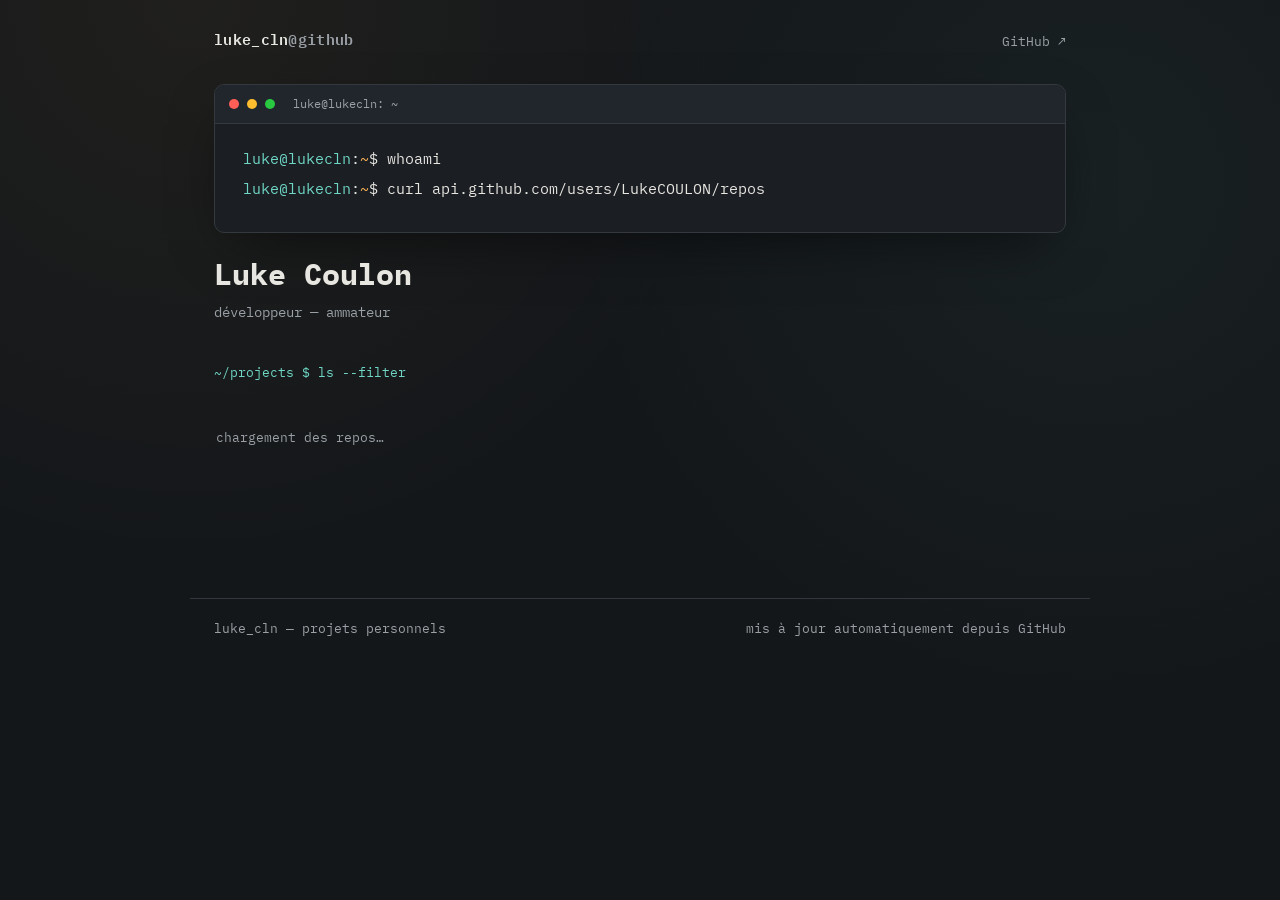
==== index.html @ ec0e70ef "Add files via upload" ====
<!DOCTYPE html>
<html lang="fr">
<head>
<meta charset="UTF-8">
<meta name="viewport" content="width=device-width, initial-scale=1.0">
<title>luke_cln — projets</title>
<link rel="stylesheet" href="style.css">
</head>
<body>

<header class="topbar">
  <div class="brand">luke_cln<span class="dim">@github</span></div>
  <nav>
    <a href="https://github.com/LukeCOULON" target="_blank" rel="noopener">GitHub ↗</a>
  </nav>
</header>

<main class="wrap">

  <section class="hero">
    <div class="term">
      <div class="term-bar">
        <span class="dot r"></span><span class="dot y"></span><span class="dot g"></span>
        <span class="term-path">luke@lukecln: ~</span>
      </div>
      <div class="term-body" id="termBody"></div>
    </div>

    <h1>Luke Coulon</h1>
    <p class="role">développeur — ammateur</p>
  </section>

  <div class="ls-label">~/projects $ ls --filter</div>

  <div class="filters" id="filters"></div>

  <div class="grid" id="grid">
    <div class="loading-msg">chargement des repos…</div>
  </div>

</main>

<footer class="site-footer">
  <span>luke_cln — projets personnels</span>
  <span>mis à jour automatiquement depuis GitHub</span>
</footer>

<script src="config.js"></script>
<script src="github.js"></script>
<script>
  const termBody = document.getElementById('termBody');
  const grid = document.getElementById('grid');
  const filtersEl = document.getElementById('filters');
  const reduceMotion = window.matchMedia('(prefers-reduced-motion: reduce)').matches;

  let allRepos = [];
  let activeLang = 'all';

  async function typeLine(el, text, speed = 18) {
    for (let i = 0; i <= text.length; i++) {
      el.textContent = text.slice(0, i);
      await new Promise(r => setTimeout(r, speed));
    }
  }

  function addLine(text, dim = false) {
    const div = document.createElement('div');
    div.className = 'line';
    if (dim) div.style.color = 'var(--text-dim)';
    termBody.appendChild(div);
    return div;
  }

  async function addCommandLine(cmd) {
    const div = addLine('');
    div.innerHTML = `<span class="prompt">luke@lukecln</span>:<span class="path">~</span>$ <span class="typed-out"></span>`;
    if (reduceMotion) {
      div.querySelector('.typed-out').textContent = cmd;
    } else {
      await typeLine(div.querySelector('.typed-out'), cmd);
      await new Promise(r => setTimeout(r, 180));
    }
  }

  function renderCards(repos) {
    if (repos.length === 0) {
      grid.innerHTML = `<div class="loading-msg">Aucun repo public trouvé pour l'instant.</div>`;
      return;
    }
    grid.innerHTML = repos.map(r => {
      const color = langColor(r.language);
      return `
        <a class="card" href="project.html?repo=${encodeURIComponent(r.name)}">
          <div class="card-top">
            <span class="lang">
              ${r.language ? `<span class="swatch" style="background:${color}"></span>${r.language}` : '<span class="swatch" style="background:var(--text-dim)"></span>—'}
            </span>
            <span class="stars">★ ${r.stargazers_count}</span>
          </div>
          <h3>${r.name}</h3>
          <p>${getDescription(r)}</p>
        </a>`;
    }).join('');
  }

  function buildFilters(repos) {
    const langs = [...new Set(repos.map(r => r.language).filter(Boolean))].sort();
    filtersEl.innerHTML = `<span class="flag-label">--lang</span>
      <button class="chip active" data-lang="all">tous</button>
      ${langs.map(l => `<button class="chip" data-lang="${l}"><span class="swatch" style="background:${langColor(l)}"></span>${l}</button>`).join('')}`;

    filtersEl.addEventListener('click', (e) => {
      const btn = e.target.closest('.chip');
      if (!btn) return;
      filtersEl.querySelectorAll('.chip').forEach(c => c.classList.remove('active'));
      btn.classList.add('active');
      activeLang = btn.dataset.lang;
      renderCards(activeLang === 'all' ? allRepos : allRepos.filter(r => r.language === activeLang));
    });
  }

  async function boot() {
    await addCommandLine('whoami');
    addLine('Luke Coulon — dev, curieux, un peu bricoleur.', true);
    await addCommandLine(`curl api.github.com/users/${GITHUB_USER}/repos`);
    const loadingLine = addLine('récupération en cours…', true);

    try {
      allRepos = await fetchRepos();
      loadingLine.textContent = `${allRepos.length} repos publics trouvés.`;
      buildFilters(allRepos);
      renderCards(allRepos);
    } catch (err) {
      loadingLine.style.color = '#ff8577';
      if (err.status === 403) {
        loadingLine.textContent = "limite de l'API GitHub atteinte, réessaie dans quelques minutes.";
      } else {
        loadingLine.textContent = "impossible de contacter l'API GitHub pour le moment.";
      }
      grid.innerHTML = `<div class="loading-msg">Repos indisponibles pour le moment — <a href="https://github.com/${GITHUB_USER}" target="_blank" rel="noopener">voir directement sur GitHub ↗</a></div>`;
    }

    if (!reduceMotion) {
      const cursor = document.createElement('span');
      cursor.className = 'cursor';
      termBody.appendChild(cursor);
    }
  }

  boot();
</script>

</body>
</html>
---- style.css ----
@import url('https://fonts.googleapis.com/css2?family=IBM+Plex+Mono:wght@400;500;600&family=IBM+Plex+Sans:wght@400;500;600&display=swap');

:root {
  --bg: #14171a;
  --panel: #1b1f24;
  --panel-alt: #21262c;
  --border: #33393f;
  --text: #e8e6e1;
  --text-dim: #9aa0a6;
  --amber: #ffb454;
  --teal: #6fd6c4;
  --mono: 'IBM Plex Mono', ui-monospace, monospace;
  --sans: 'IBM Plex Sans', system-ui, sans-serif;
}

* { box-sizing: border-box; }

html { scroll-behavior: smooth; }

body {
  margin: 0;
  background: var(--bg);
  background-image:
    radial-gradient(circle at 15% 0%, rgba(255,180,84,0.05), transparent 40%),
    radial-gradient(circle at 85% 20%, rgba(111,214,196,0.05), transparent 40%);
  color: var(--text);
  font-family: var(--sans);
  line-height: 1.5;
  min-height: 100vh;
}

a { color: inherit; text-decoration: none; }

::selection { background: var(--amber); color: #14171a; }

/* ---------- layout shell ---------- */
.wrap {
  max-width: 900px;
  margin: 0 auto;
  padding: 0 24px 80px;
}

header.topbar {
  max-width: 900px;
  margin: 0 auto;
  padding: 28px 24px 0;
  display: flex;
  align-items: center;
  justify-content: space-between;
  font-family: var(--mono);
}

.brand {
  font-size: 15px;
  font-weight: 600;
  letter-spacing: 0.02em;
}
.brand .dim { color: var(--text-dim); }

.topbar nav a {
  font-size: 13px;
  color: var(--text-dim);
  margin-left: 20px;
  border-bottom: 1px solid transparent;
  transition: color .15s, border-color .15s;
}
.topbar nav a:hover { color: var(--amber); border-color: var(--amber); }

/* ---------- terminal window chrome ---------- */
.term {
  background: var(--panel);
  border: 1px solid var(--border);
  border-radius: 10px;
  overflow: hidden;
  box-shadow: 0 20px 60px -20px rgba(0,0,0,0.6);
}

.term-bar {
  display: flex;
  align-items: center;
  gap: 8px;
  padding: 10px 14px;
  background: var(--panel-alt);
  border-bottom: 1px solid var(--border);
  font-family: var(--mono);
  font-size: 12px;
  color: var(--text-dim);
}
.dot { width: 10px; height: 10px; border-radius: 50%; display:inline-block; }
.dot.r { background: #ff5f57; }
.dot.y { background: #febc2e; }
.dot.g { background: #28c840; }
.term-path { margin-left: 10px; }

.term-body { padding: 24px 28px; font-family: var(--mono); font-size: 14.5px; }

.term-body .line { margin: 0 0 8px; white-space: pre-wrap; }
.prompt { color: var(--teal); }
.path { color: var(--amber); }
.cursor {
  display: inline-block;
  width: 8px; height: 1.1em;
  background: var(--amber);
  vertical-align: text-bottom;
  animation: blink 1s steps(1) infinite;
  margin-left: 2px;
}
@keyframes blink { 50% { opacity: 0; } }

/* ---------- hero ---------- */
.hero { margin: 32px 0 40px; }
.hero h1 {
  font-family: var(--mono);
  font-size: clamp(22px, 3.4vw, 30px);
  margin: 18px 0 6px;
  color: var(--text);
}
.hero p.role {
  color: var(--text-dim);
  font-family: var(--mono);
  font-size: 14px;
  margin: 0;
}
.hero .about {
  margin-top: 18px;
  color: var(--text);
  font-family: var(--sans);
  font-size: 15px;
  max-width: 60ch;
}
.typed-out { min-height: 1.4em; }

/* ---------- filters ---------- */
.filters {
  display: flex;
  align-items: center;
  gap: 10px;
  margin: 8px 0 22px;
  font-family: var(--mono);
  font-size: 13px;
  flex-wrap: wrap;
}
.filters .flag-label { color: var(--text-dim); }
.chip {
  border: 1px solid var(--border);
  background: transparent;
  color: var(--text-dim);
  padding: 6px 12px;
  border-radius: 999px;
  cursor: pointer;
  font-family: var(--mono);
  font-size: 12.5px;
  transition: all .15s;
}
.chip:hover { border-color: var(--amber); color: var(--text); }
.chip.active {
  background: var(--amber);
  border-color: var(--amber);
  color: #14171a;
  font-weight: 600;
}
.chip .swatch {
  display: inline-block;
  width: 7px; height: 7px;
  border-radius: 50%;
  margin-right: 6px;
}

/* ---------- project grid ---------- */
.ls-label {
  font-family: var(--mono);
  font-size: 13px;
  color: var(--teal);
  margin: 30px 0 14px;
}

.grid {
  display: grid;
  grid-template-columns: repeat(2, 1fr);
  gap: 16px;
}
@media (max-width: 620px) { .grid { grid-template-columns: 1fr; } }

.card {
  display: block;
  background: var(--panel);
  border: 1px solid var(--border);
  border-radius: 10px;
  padding: 18px 20px;
  transition: transform .15s, border-color .15s, box-shadow .15s;
}
.card:hover {
  transform: translateY(-2px);
  border-color: var(--amber);
  box-shadow: 0 12px 30px -16px rgba(255,180,84,0.35);
}
.card-top {
  display: flex;
  justify-content: space-between;
  align-items: flex-start;
  font-family: var(--mono);
  font-size: 12.5px;
  color: var(--text-dim);
  margin-bottom: 10px;
}
.card-top .lang { display:flex; align-items:center; gap:6px; }
.card-top .swatch { width: 8px; height: 8px; border-radius: 50%; }
.card h3 {
  margin: 0 0 6px;
  font-family: var(--mono);
  font-size: 16.5px;
  color: var(--text);
}
.card p {
  margin: 0;
  font-size: 13.5px;
  color: var(--text-dim);
}
.card .arrow { color: var(--amber); font-family: var(--mono); font-size: 13px; }
.card .stars { font-family: var(--mono); }

/* ---------- project detail page ---------- */
.back-link {
  display: inline-block;
  font-family: var(--mono);
  font-size: 13px;
  color: var(--text-dim);
  margin: 28px 0 18px;
}
.back-link:hover { color: var(--amber); }

.detail-head { margin: 18px 0 6px; }
.detail-head h1 { font-family: var(--mono); font-size: clamp(22px, 4vw, 30px); margin: 0 0 6px; }
.detail-head .tagline { color: var(--text-dim); font-size: 15px; }

.tag-row { display: flex; gap: 8px; margin: 14px 0 24px; flex-wrap: wrap; font-family: var(--mono); font-size: 12px; }
.tag {
  border: 1px solid var(--border);
  padding: 4px 10px;
  border-radius: 999px;
  color: var(--text-dim);
}

.prose p { font-size: 15px; margin: 0 0 14px; max-width: 68ch; }

.code-block {
  background: #0f1215;
  border: 1px solid var(--border);
  border-radius: 8px;
  padding: 14px 16px;
  font-family: var(--mono);
  font-size: 13.5px;
  color: var(--teal);
  margin: 18px 0 26px;
  overflow-x: auto;
  position: relative;
}
.code-block .copy-btn {
  position: absolute;
  top: 8px; right: 8px;
  font-family: var(--mono);
  font-size: 11px;
  color: var(--text-dim);
  background: var(--panel-alt);
  border: 1px solid var(--border);
  border-radius: 6px;
  padding: 4px 8px;
  cursor: pointer;
}
.code-block .copy-btn:hover { color: var(--amber); border-color: var(--amber); }

.cta-row { display: flex; gap: 12px; flex-wrap: wrap; margin-top: 6px; }
.btn {
  font-family: var(--mono);
  font-size: 13.5px;
  padding: 11px 18px;
  border-radius: 8px;
  border: 1px solid var(--border);
  display: inline-flex;
  align-items: center;
  gap: 8px;
}
.btn.primary { background: var(--amber); border-color: var(--amber); color: #14171a; font-weight: 600; }
.btn.primary:hover { filter: brightness(1.08); }
.btn.ghost { color: var(--text); }
.btn.ghost:hover { border-color: var(--teal); color: var(--teal); }

footer.site-footer {
  max-width: 900px;
  margin: 60px auto 0;
  padding: 20px 24px;
  border-top: 1px solid var(--border);
  font-family: var(--mono);
  font-size: 12.5px;
  color: var(--text-dim);
  display: flex;
  justify-content: space-between;
  flex-wrap: wrap;
  gap: 8px;
}

.loading-msg {
  font-family: var(--mono);
  font-size: 13px;
  color: var(--text-dim);
  grid-column: 1 / -1;
  padding: 10px 2px;
}
.loading-msg a { color: var(--amber); }

/* ---------- rendered README content ---------- */
.readme-content {
  font-size: 15px;
  max-width: 68ch;
  color: var(--text);
  margin-bottom: 10px;
}
.readme-content h1, .readme-content h2, .readme-content h3 {
  font-family: var(--mono);
  color: var(--text);
  margin: 26px 0 10px;
  line-height: 1.3;
}
.readme-content h1 { font-size: 20px; }
.readme-content h2 { font-size: 17px; }
.readme-content h3 { font-size: 15px; color: var(--teal); }
.readme-content p { margin: 0 0 14px; color: var(--text); }
.readme-content a { color: var(--amber); border-bottom: 1px solid rgba(255,180,84,0.4); }
.readme-content a:hover { border-color: var(--amber); }
.readme-content ul, .readme-content ol { margin: 0 0 14px; padding-left: 22px; }
.readme-content li { margin-bottom: 6px; }
.readme-content code {
  font-family: var(--mono);
  background: var(--panel-alt);
  border: 1px solid var(--border);
  border-radius: 4px;
  padding: 1px 6px;
  font-size: 13px;
}
.readme-content pre {
  background: #0f1215;
  border: 1px solid var(--border);
  border-radius: 8px;
  padding: 14px 16px;
  overflow-x: auto;
  margin: 0 0 18px;
}
.readme-content pre code { background: none; border: none; padding: 0; }
.readme-content blockquote {
  margin: 0 0 14px;
  padding: 4px 16px;
  border-left: 3px solid var(--teal);
  color: var(--text-dim);
}
.readme-content img { max-width: 100%; border-radius: 6px; }
.readme-content hr { border: none; border-top: 1px solid var(--border); margin: 24px 0; }
.readme-content table { border-collapse: collapse; margin-bottom: 18px; font-size: 13.5px; }
.readme-content th, .readme-content td { border: 1px solid var(--border); padding: 6px 12px; }

@media (prefers-reduced-motion: reduce) {
  .cursor { animation: none; }
  * { transition: none !important; }
}
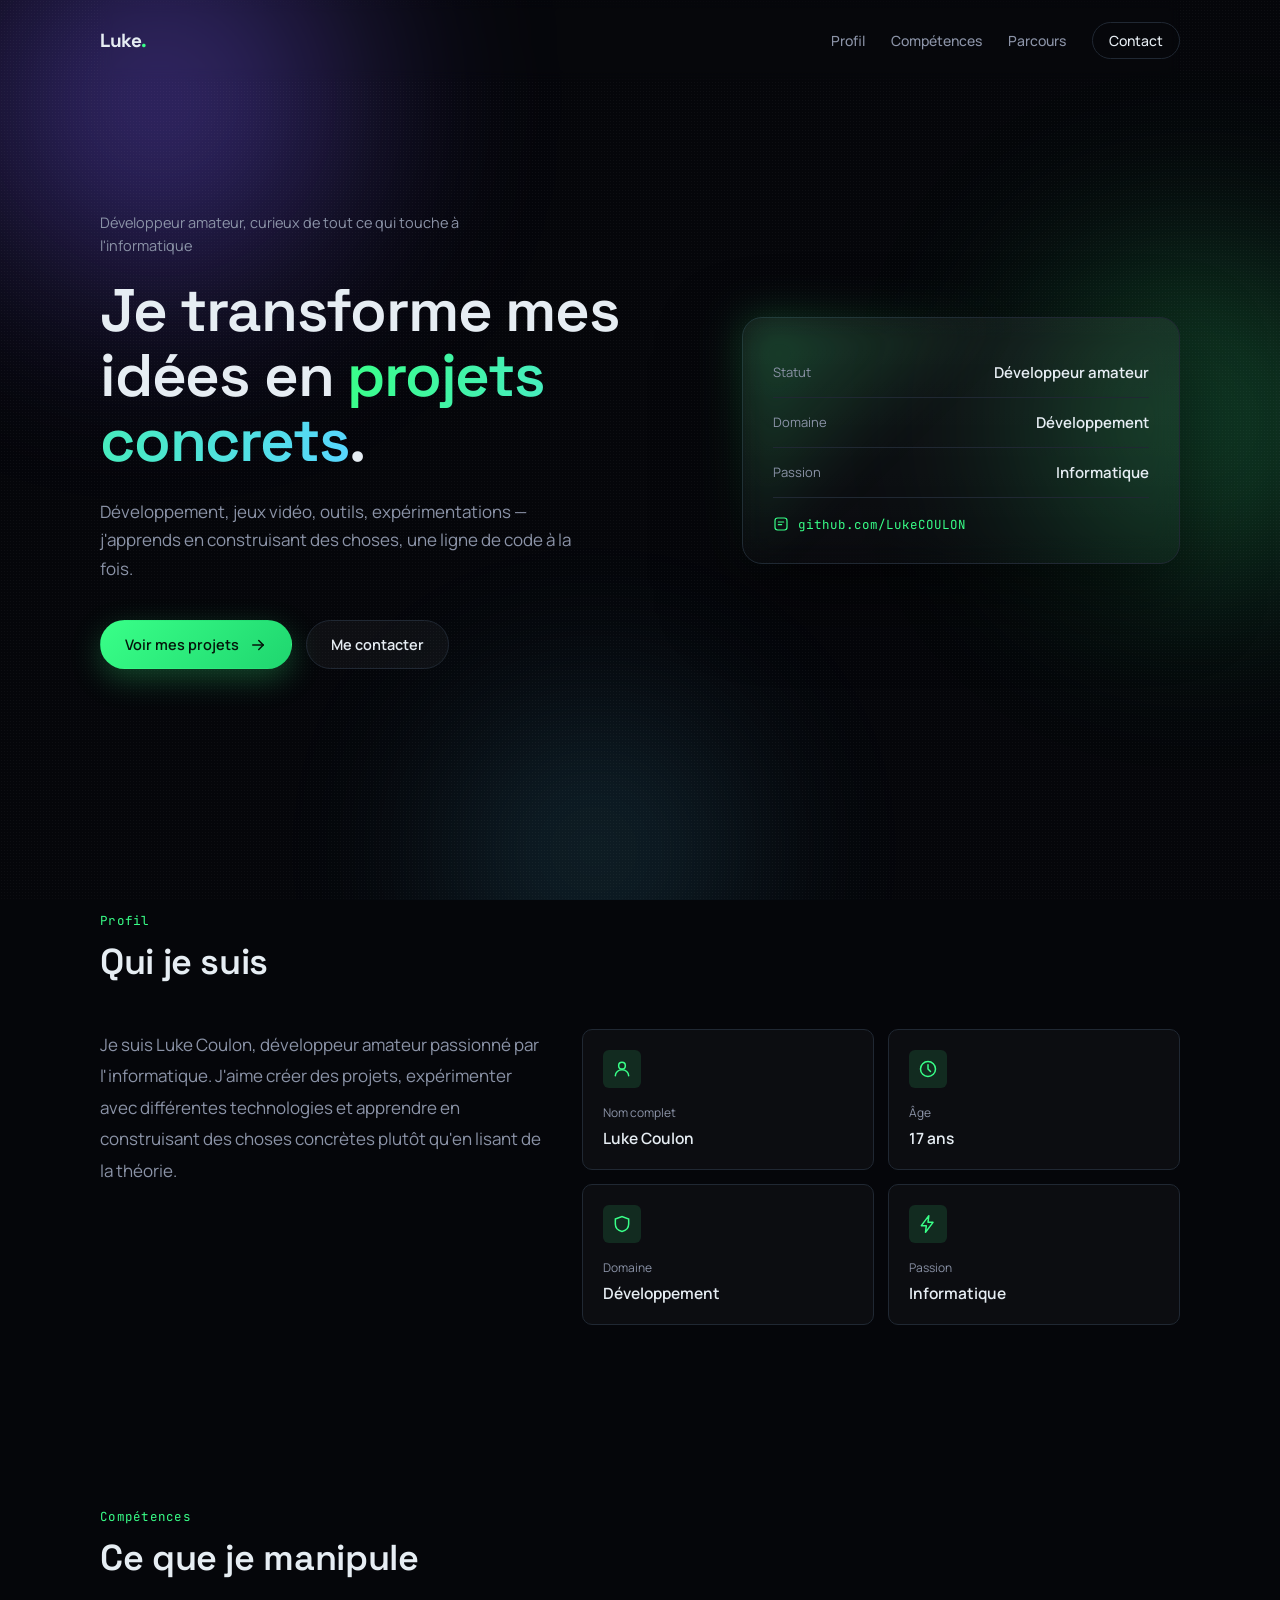
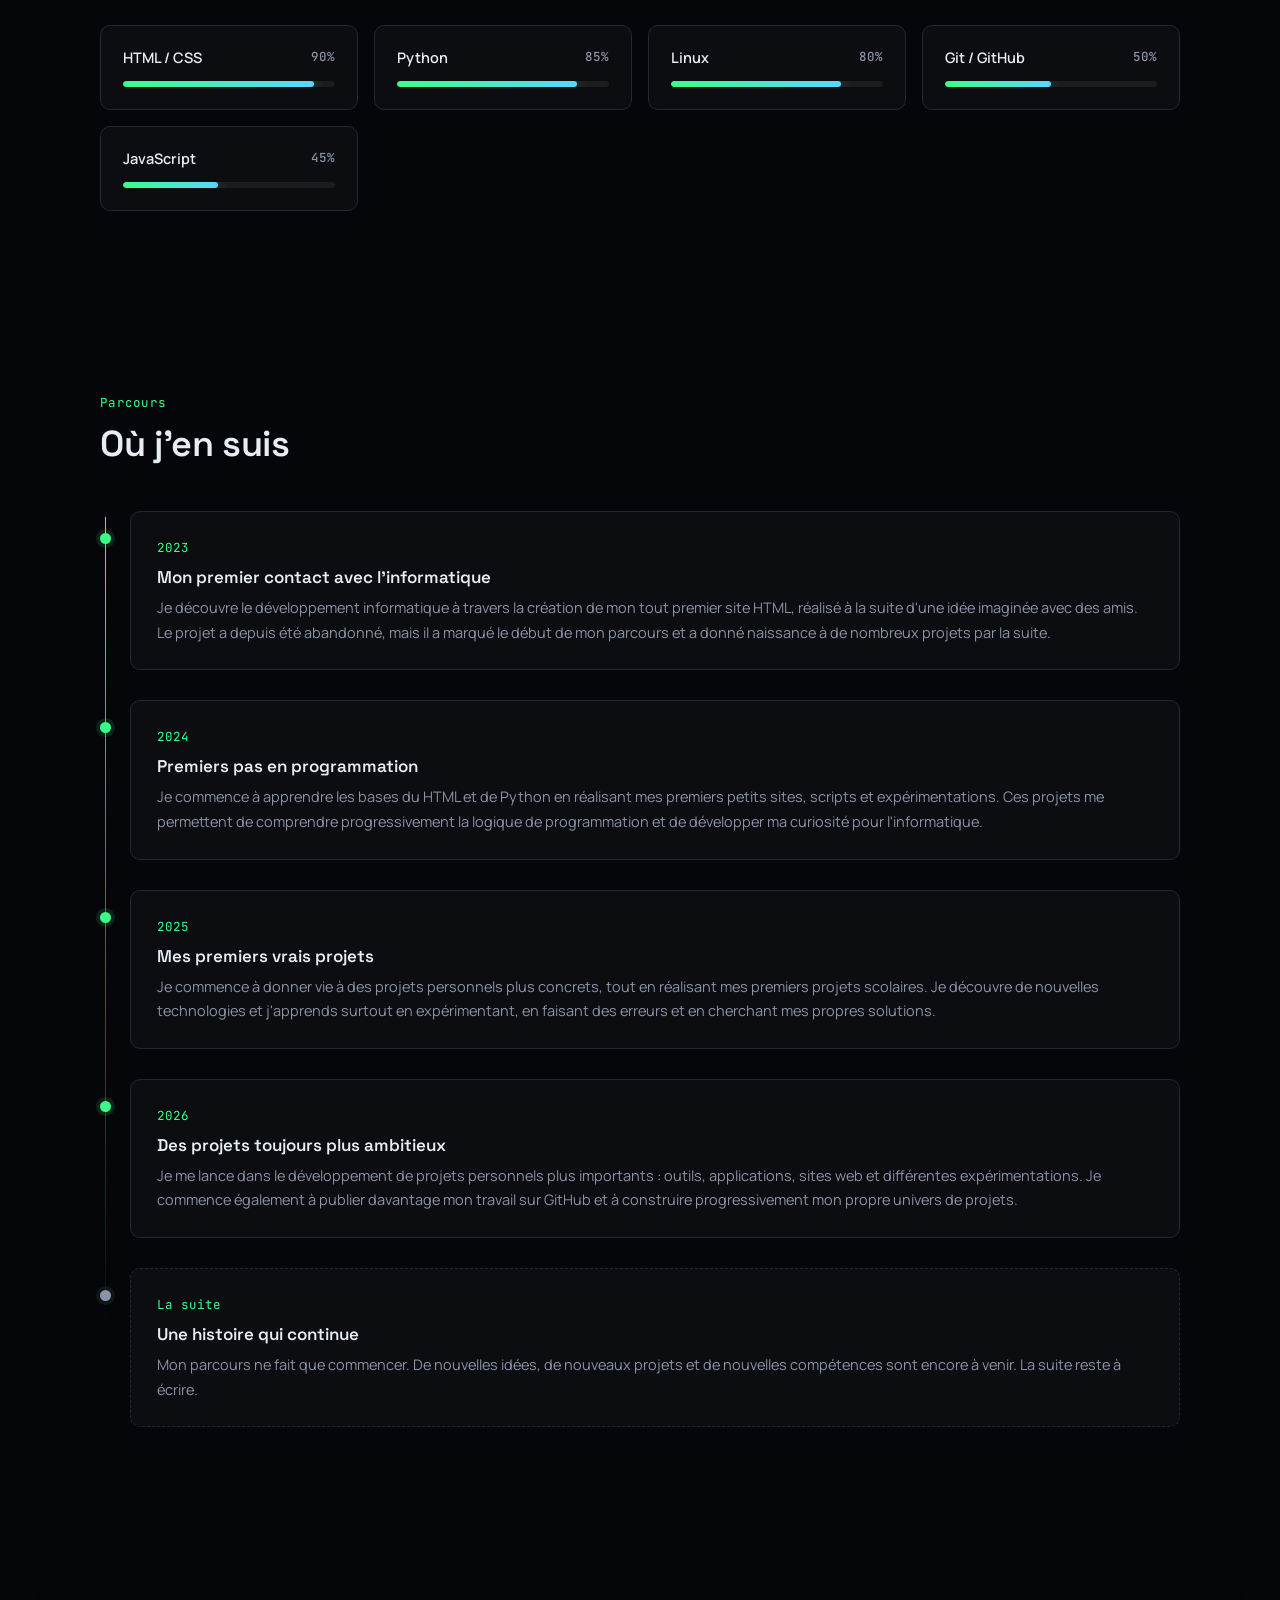
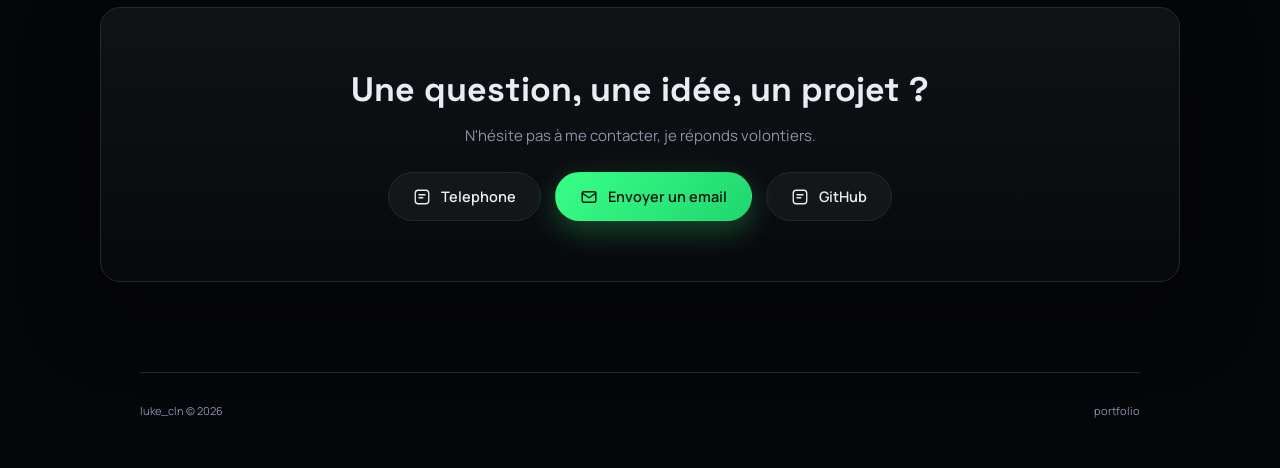
==== commit c039f063: "Add files via upload" ====
--- a/index.html
+++ b/index.html
@@ -3,151 +3,378 @@
 <head>
 <meta charset="UTF-8">
 <meta name="viewport" content="width=device-width, initial-scale=1.0">
-<title>luke_cln — projets</title>
+<title>Luke Coulon — Portfolio</title>
+<link rel="preconnect" href="https://fonts.googleapis.com">
+<link rel="preconnect" href="https://fonts.gstatic.com" crossorigin>
+<link href="https://fonts.googleapis.com/css2?family=Space+Grotesk:wght@500;600;700&family=Manrope:wght@400;500;600;700&family=JetBrains+Mono:wght@400;500&display=swap" rel="stylesheet">
 <link rel="stylesheet" href="style.css">
 </head>
-<body>
+<body class="home">
+
+<div class="bg-orbs" aria-hidden="true">
+  <span class="orb orb-a"></span>
+  <span class="orb orb-b"></span>
+  <span class="orb orb-c"></span>
+  <span class="grain"></span>
+</div>
 
 <header class="topbar">
-  <div class="brand">luke_cln<span class="dim">@github</span></div>
-  <nav>
-    <a href="https://github.com/LukeCOULON" target="_blank" rel="noopener">GitHub ↗</a>
+  <a href="#top" class="brand">Luke<span>.</span></a>
+  <nav class="topnav">
+    <a href="#profil">Profil</a>
+    <a href="#competences">Compétences</a>
+    <a href="#parcours">Parcours</a>
+    <a href="#contact" class="topnav-cta">Contact</a>
   </nav>
 </header>
 
-<main class="wrap">
-
+<main id="top">
+
+  <!-- ================================
+       HERO
+  ================================= -->
   <section class="hero">
-    <div class="term">
-      <div class="term-bar">
-        <span class="dot r"></span><span class="dot y"></span><span class="dot g"></span>
-        <span class="term-path">luke@lukecln: ~</span>
-      </div>
-      <div class="term-body" id="termBody"></div>
-    </div>
-
-    <h1>Luke Coulon</h1>
-    <p class="role">développeur — ammateur</p>
-  </section>
-
-  <div class="ls-label">~/projects $ ls --filter</div>
-
-  <div class="filters" id="filters"></div>
-
-  <div class="grid" id="grid">
-    <div class="loading-msg">chargement des repos…</div>
+    <div class="hero-content reveal">
+      <p class="hero-kicker">Développeur amateur, curieux de tout ce qui touche à l'informatique</p>
+      <h1 class="hero-title">
+        Je transforme mes<br>
+        idées en <span class="hero-highlight">projets concrets</span>.
+      </h1>
+      <p class="hero-description">
+        Développement, jeux vidéo, outils, expérimentations — j'apprends
+        en construisant des choses, une ligne de code à la fois.
+      </p>
+      <div class="hero-actions">
+        <a href="project.html" class="btn btn-primary">
+          <span>Voir mes projets</span>
+          <svg viewBox="0 0 24 24" width="18" height="18" fill="none" stroke="currentColor" stroke-width="2" stroke-linecap="round" stroke-linejoin="round"><path d="M5 12h14"/><path d="M13 6l6 6-6 6"/></svg>
+        </a>
+        <a href="#contact" class="btn btn-ghost">Me contacter</a>
+      </div>
+    </div>
+
+    <div class="hero-card tilt">
+      <div class="hero-card-glow"></div>
+      <div class="hero-card-row">
+        <span class="hero-card-label">Statut</span>
+        <strong>Développeur amateur</strong>
+      </div>
+      <div class="hero-card-row">
+        <span class="hero-card-label">Domaine</span>
+        <strong>Développement</strong>
+      </div>
+      <div class="hero-card-row">
+        <span class="hero-card-label">Passion</span>
+        <strong>Informatique</strong>
+      </div>
+      <a href="https://github.com/LukeCOULON" target="_blank" rel="noopener" class="hero-card-github">
+        <svg viewBox="0 0 24 24" width="16" height="16" fill="none" stroke="currentColor" stroke-width="1.8"><rect x="3" y="3" width="18" height="18" rx="4"/><path d="M8 9h8M8 13h5" stroke-linecap="round"/></svg>
+        github.com/LukeCOULON
+      </a>
+    </div>
+  </section>
+
+  <!-- ================================
+       PROFIL
+  ================================= -->
+  <section class="section" id="profil">
+    <div class="section-head">
+      <span class="section-index">Profil</span>
+      <h2>Qui je suis</h2>
+    </div>
+
+    <div class="about-grid">
+      <p class="about-text">
+        Je suis Luke Coulon, développeur amateur passionné par l'informatique.
+        J'aime créer des projets, expérimenter avec différentes technologies
+        et apprendre en construisant des choses concrètes plutôt qu'en
+        lisant de la théorie.
+      </p>
+
+      <div class="info-grid">
+        <div class="info-card tilt">
+          <div class="info-icon">
+            <svg viewBox="0 0 24 24" width="20" height="20" fill="none" stroke="currentColor" stroke-width="1.8"><circle cx="12" cy="8" r="4"/><path d="M4 20c0-4 3.6-7 8-7s8 3 8 7" stroke-linecap="round"/></svg>
+          </div>
+          <span class="info-label">Nom complet</span>
+          <strong>Luke Coulon</strong>
+        </div>
+
+        <div class="info-card tilt">
+          <div class="info-icon">
+            <svg viewBox="0 0 24 24" width="20" height="20" fill="none" stroke="currentColor" stroke-width="1.8"><circle cx="12" cy="12" r="9"/><path d="M12 7v5l3 3" stroke-linecap="round"/></svg>
+          </div>
+          <span class="info-label">Âge</span>
+          <strong>17 ans</strong>
+        </div>
+
+        <div class="info-card tilt">
+          <div class="info-icon">
+            <svg viewBox="0 0 24 24" width="20" height="20" fill="none" stroke="currentColor" stroke-width="1.8"><path d="M4 6l8-3 8 3v6c0 5-3.5 8-8 9-4.5-1-8-4-8-9V6z"/></svg>
+          </div>
+          <span class="info-label">Domaine</span>
+          <strong>Développement</strong>
+        </div>
+
+        <div class="info-card tilt">
+          <div class="info-icon">
+            <svg viewBox="0 0 24 24" width="20" height="20" fill="none" stroke="currentColor" stroke-width="1.8"><path d="M13 2 4 14h6l-1 8 9-12h-6l1-8z" stroke-linejoin="round"/></svg>
+          </div>
+          <span class="info-label">Passion</span>
+          <strong>Informatique</strong>
+        </div>
+      </div>
+    </div>
+  </section>
+
+  <!-- ================================
+       COMPETENCES
+  ================================= -->
+  <section class="section" id="competences">
+    <div class="section-head">
+      <span class="section-index">Compétences</span>
+      <h2>Ce que je manipule</h2>
+    </div>
+
+    <div class="skills-grid">
+
+      <div class="skill-card tilt" data-level="90">
+        <div class="skill-top">
+          <span>HTML / CSS</span>
+          <span class="skill-percent">90%</span>
+        </div>
+        <div class="skill-track"><i style="--level:90%"></i></div>
+      </div>
+
+      <div class="skill-card tilt" data-level="85">
+        <div class="skill-top">
+          <span>Python</span>
+          <span class="skill-percent">85%</span>
+        </div>
+        <div class="skill-track"><i style="--level:85%"></i></div>
+      </div>
+
+      <div class="skill-card tilt" data-level="80">
+        <div class="skill-top">
+          <span>Linux</span>
+          <span class="skill-percent">80%</span>
+        </div>
+        <div class="skill-track"><i style="--level:80%"></i></div>
+      </div>
+
+  
+      <div class="skill-card tilt" data-level="50">
+        <div class="skill-top">
+          <span>Git / GitHub</span>
+          <span class="skill-percent">50%</span>
+        </div>
+        <div class="skill-track"><i style="--level:50%"></i></div>
+      </div>
+
+      <div class="skill-card tilt" data-level="45">
+        <div class="skill-top">
+          <span>JavaScript</span>
+          <span class="skill-percent">45%</span>
+        </div>
+        <div class="skill-track"><i style="--level:45%"></i></div>
+      </div>
+
+    </div>
+  </section>
+
+  <!-- ================================
+       PARCOURS
+  ================================= -->
+  <section class="section" id="parcours">
+    <div class="section-head">
+      <span class="section-index">Parcours</span>
+      <h2>Où j'en suis</h2>
+    </div>
+
+    <div class="timeline">
+
+        <div class="timeline-item">
+          <div class="timeline-marker"></div>
+          <div class="timeline-card tilt">
+            <span class="timeline-date">2023</span>
+            <h3>Mon premier contact avec l'informatique</h3>
+            <p>
+              Je découvre le développement informatique à travers la création de mon tout premier site HTML,
+              réalisé à la suite d'une idée imaginée avec des amis. Le projet a depuis été abandonné,
+              mais il a marqué le début de mon parcours et a donné naissance à de nombreux projets par la suite.
+            </p>
+          </div>
+        </div>
+
+        <div class="timeline-item">
+          <div class="timeline-marker"></div>
+          <div class="timeline-card tilt">
+            <span class="timeline-date">2024</span>
+            <h3>Premiers pas en programmation</h3>
+            <p>
+              Je commence à apprendre les bases du HTML et de Python en réalisant mes premiers petits sites,
+              scripts et expérimentations. Ces projets me permettent de comprendre progressivement la logique
+              de programmation et de développer ma curiosité pour l'informatique.
+            </p>
+          </div>
+        </div>
+
+        <div class="timeline-item">
+          <div class="timeline-marker"></div>
+          <div class="timeline-card tilt">
+            <span class="timeline-date">2025</span>
+            <h3>Mes premiers vrais projets</h3>
+            <p>
+              Je commence à donner vie à des projets personnels plus concrets, tout en réalisant mes premiers
+              projets scolaires. Je découvre de nouvelles technologies et j'apprends surtout en expérimentant,
+              en faisant des erreurs et en cherchant mes propres solutions.
+            </p>
+          </div>
+        </div>
+
+        <div class="timeline-item">
+          <div class="timeline-marker"></div>
+          <div class="timeline-card tilt">
+            <span class="timeline-date">2026</span>
+            <h3>Des projets toujours plus ambitieux</h3>
+            <p>
+              Je me lance dans le développement de projets personnels plus importants : outils, applications,
+              sites web et différentes expérimentations. Je commence également à publier davantage mon travail
+              sur GitHub et à construire progressivement mon propre univers de projets.
+            </p>
+          </div>
+        </div>
+
+        <div class="timeline-item">
+          <div class="timeline-marker timeline-marker-open"></div>
+          <div class="timeline-card timeline-card-open tilt">
+            <span class="timeline-date">La suite</span>
+            <h3>Une histoire qui continue</h3>
+            <p>
+              Mon parcours ne fait que commencer. De nouvelles idées, de nouveaux projets et de nouvelles
+              compétences sont encore à venir. La suite reste à écrire.
+            </p>
+          </div>
+        </div>
+
   </div>
+    </div>
+  </section>
+
+  <!-- ================================
+       CONTACT
+  ================================= -->
+  <section class="section" id="contact">
+    <div class="contact-card">
+      <h2>Une question, une idée, un projet ?</h2>
+      <p>N'hésite pas à me contacter, je réponds volontiers.</p>
+      <div class="contact-actions">
+        <a href="tel:+33647111452" target="_blank" rel="noopener" class="btn btn-ghost">
+          <svg viewBox="0 0 24 24" width="18" height="18" fill="none" stroke="currentColor" stroke-width="1.8"><rect x="3" y="3" width="18" height="18" rx="4"/><path d="M8 9h8M8 13h5" stroke-linecap="round"/></svg>
+          <span>Telephone</span>
+        </a>
+        <a href="mailto:lukecoulon@gmail.com" class="btn btn-primary">
+          <svg viewBox="0 0 24 24" width="18" height="18" fill="none" stroke="currentColor" stroke-width="2"><rect x="3" y="5" width="18" height="14" rx="2"/><path d="M3 7l9 6 9-6" stroke-linecap="round" stroke-linejoin="round"/></svg>
+          <span>Envoyer un email</span>
+        </a>
+        <a href="https://github.com/LukeCOULON" target="_blank" rel="noopener" class="btn btn-ghost">
+          <svg viewBox="0 0 24 24" width="18" height="18" fill="none" stroke="currentColor" stroke-width="1.8"><rect x="3" y="3" width="18" height="18" rx="4"/><path d="M8 9h8M8 13h5" stroke-linecap="round"/></svg>
+          <span>GitHub</span>
+        </a>
+      </div>
+    </div>
+  </section>
 
 </main>
 
-<footer class="site-footer">
-  <span>luke_cln — projets personnels</span>
-  <span>mis à jour automatiquement depuis GitHub</span>
+<footer>
+  <span>luke_cln © 2026</span>
+  <span>portfolio</span>
 </footer>
 
-<script src="config.js"></script>
-<script src="github.js"></script>
 <script>
-  const termBody = document.getElementById('termBody');
-  const grid = document.getElementById('grid');
-  const filtersEl = document.getElementById('filters');
-  const reduceMotion = window.matchMedia('(prefers-reduced-motion: reduce)').matches;
-
-  let allRepos = [];
-  let activeLang = 'all';
-
-  async function typeLine(el, text, speed = 18) {
-    for (let i = 0; i <= text.length; i++) {
-      el.textContent = text.slice(0, i);
-      await new Promise(r => setTimeout(r, speed));
+
+/* ==========================================
+   PARALLAXE DES ORBES (profondeur)
+========================================== */
+
+const orbs = document.querySelectorAll(".orb");
+const reduceMotion = window.matchMedia("(prefers-reduced-motion: reduce)").matches;
+
+if (!reduceMotion) {
+
+  window.addEventListener("pointermove", (event) => {
+
+    const x = (event.clientX / window.innerWidth - 0.5);
+    const y = (event.clientY / window.innerHeight - 0.5);
+
+    orbs.forEach((orb, index) => {
+      const depth = (index + 1) * 14;
+      orb.style.transform = `translate(${x * depth}px, ${y * depth}px)`;
+    });
+
+  });
+
+}
+
+
+/* ==========================================
+   INCLINAISON 3D + AGRANDISSEMENT DES CARTES
+========================================== */
+
+if (!reduceMotion) {
+
+  document.querySelectorAll(".tilt").forEach((card) => {
+
+    card.addEventListener("pointermove", (event) => {
+
+      const rect = card.getBoundingClientRect();
+      const x = (event.clientX - rect.left) / rect.width - 0.5;
+      const y = (event.clientY - rect.top) / rect.height - 0.5;
+
+      card.style.transform =
+        `perspective(700px) rotateX(${y * -8}deg) rotateY(${x * 8}deg) scale(1.02)`;
+
+    });
+
+    card.addEventListener("pointerleave", () => {
+      card.style.transform = "";
+    });
+
+  });
+
+}
+
+
+/* ==========================================
+   ANIMATION DES BARRES DE COMPETENCES
+   (déclenchée à l'entrée dans le viewport)
+========================================== */
+
+const skillObserver = new IntersectionObserver((entries) => {
+
+  entries.forEach((entry) => {
+
+    if (entry.isIntersecting) {
+
+      const bar = entry.target.querySelector(".skill-track i");
+
+      if (bar) {
+        bar.style.width = bar.style.getPropertyValue("--level");
+      }
+
+      skillObserver.unobserve(entry.target);
+
     }
-  }
-
-  function addLine(text, dim = false) {
-    const div = document.createElement('div');
-    div.className = 'line';
-    if (dim) div.style.color = 'var(--text-dim)';
-    termBody.appendChild(div);
-    return div;
-  }
-
-  async function addCommandLine(cmd) {
-    const div = addLine('');
-    div.innerHTML = `<span class="prompt">luke@lukecln</span>:<span class="path">~</span>$ <span class="typed-out"></span>`;
-    if (reduceMotion) {
-      div.querySelector('.typed-out').textContent = cmd;
-    } else {
-      await typeLine(div.querySelector('.typed-out'), cmd);
-      await new Promise(r => setTimeout(r, 180));
-    }
-  }
-
-  function renderCards(repos) {
-    if (repos.length === 0) {
-      grid.innerHTML = `<div class="loading-msg">Aucun repo public trouvé pour l'instant.</div>`;
-      return;
-    }
-    grid.innerHTML = repos.map(r => {
-      const color = langColor(r.language);
-      return `
-        <a class="card" href="project.html?repo=${encodeURIComponent(r.name)}">
-          <div class="card-top">
-            <span class="lang">
-              ${r.language ? `<span class="swatch" style="background:${color}"></span>${r.language}` : '<span class="swatch" style="background:var(--text-dim)"></span>—'}
-            </span>
-            <span class="stars">★ ${r.stargazers_count}</span>
-          </div>
-          <h3>${r.name}</h3>
-          <p>${getDescription(r)}</p>
-        </a>`;
-    }).join('');
-  }
-
-  function buildFilters(repos) {
-    const langs = [...new Set(repos.map(r => r.language).filter(Boolean))].sort();
-    filtersEl.innerHTML = `<span class="flag-label">--lang</span>
-      <button class="chip active" data-lang="all">tous</button>
-      ${langs.map(l => `<button class="chip" data-lang="${l}"><span class="swatch" style="background:${langColor(l)}"></span>${l}</button>`).join('')}`;
-
-    filtersEl.addEventListener('click', (e) => {
-      const btn = e.target.closest('.chip');
-      if (!btn) return;
-      filtersEl.querySelectorAll('.chip').forEach(c => c.classList.remove('active'));
-      btn.classList.add('active');
-      activeLang = btn.dataset.lang;
-      renderCards(activeLang === 'all' ? allRepos : allRepos.filter(r => r.language === activeLang));
-    });
-  }
-
-  async function boot() {
-    await addCommandLine('whoami');
-    addLine('Luke Coulon — dev, curieux, un peu bricoleur.', true);
-    await addCommandLine(`curl api.github.com/users/${GITHUB_USER}/repos`);
-    const loadingLine = addLine('récupération en cours…', true);
-
-    try {
-      allRepos = await fetchRepos();
-      loadingLine.textContent = `${allRepos.length} repos publics trouvés.`;
-      buildFilters(allRepos);
-      renderCards(allRepos);
-    } catch (err) {
-      loadingLine.style.color = '#ff8577';
-      if (err.status === 403) {
-        loadingLine.textContent = "limite de l'API GitHub atteinte, réessaie dans quelques minutes.";
-      } else {
-        loadingLine.textContent = "impossible de contacter l'API GitHub pour le moment.";
-      }
-      grid.innerHTML = `<div class="loading-msg">Repos indisponibles pour le moment — <a href="https://github.com/${GITHUB_USER}" target="_blank" rel="noopener">voir directement sur GitHub ↗</a></div>`;
-    }
-
-    if (!reduceMotion) {
-      const cursor = document.createElement('span');
-      cursor.className = 'cursor';
-      termBody.appendChild(cursor);
-    }
-  }
-
-  boot();
+
+  });
+
+}, { threshold: 0.4 });
+
+document.querySelectorAll(".skill-card").forEach((card) => {
+  skillObserver.observe(card);
+});
+
 </script>
 
 </body>
--- a/style.css
+++ b/style.css
@@ -1,363 +1,1271 @@
-@import url('https://fonts.googleapis.com/css2?family=IBM+Plex+Mono:wght@400;500;600&family=IBM+Plex+Sans:wght@400;500;600&display=swap');
+/* =====================================================
+   TOKENS
+   - le monospace reste la signature de la partie "dev"
+     (project.html) : body par défaut = mono.
+   - la page d'accueil (body.home) bascule sur les polices
+     d'affichage/texte, le mono n'y sert plus qu'à quelques
+     détails ponctuels (aperçu terminal).
+===================================================== */
+
+* {
+  box-sizing: border-box;
+}
 
 :root {
-  --bg: #14171a;
-  --panel: #1b1f24;
-  --panel-alt: #21262c;
-  --border: #33393f;
-  --text: #e8e6e1;
-  --text-dim: #9aa0a6;
-  --amber: #ffb454;
-  --teal: #6fd6c4;
-  --mono: 'IBM Plex Mono', ui-monospace, monospace;
-  --sans: 'IBM Plex Sans', system-ui, sans-serif;
-}
-
-* { box-sizing: border-box; }
-
-html { scroll-behavior: smooth; }
+  --bg: #05060a;
+  --panel: #0d1117;
+  --panel-light: #131a23;
+  --border: #202833;
+  --border-hover: #34424f;
+
+  --text: #e6edf3;
+  --muted: #8b93a7;
+  --green: #39ff88;
+  --green-dim: rgba(57, 255, 136, 0.12);
+  --violet: #7c5cff;
+  --violet-dim: rgba(124, 92, 255, 0.16);
+  --cyan: #58d6ff;
+  --red: #ff5f56;
+
+  --radius: 10px;
+  --radius-sm: 6px;
+  --radius-lg: 20px;
+
+  --mono: "JetBrains Mono", "Fira Code", ui-monospace, SFMono-Regular, Menlo, monospace;
+  --font-body: "Manrope", -apple-system, BlinkMacSystemFont, "Segoe UI", sans-serif;
+  --font-display: "Space Grotesk", var(--font-body);
+}
+
+html {
+  scroll-behavior: smooth;
+}
 
 body {
   margin: 0;
   background: var(--bg);
-  background-image:
-    radial-gradient(circle at 15% 0%, rgba(255,180,84,0.05), transparent 40%),
-    radial-gradient(circle at 85% 20%, rgba(111,214,196,0.05), transparent 40%);
   color: var(--text);
-  font-family: var(--sans);
-  line-height: 1.5;
+  font-family: var(--mono);
+  font-size: 15px;
   min-height: 100vh;
 }
 
-a { color: inherit; text-decoration: none; }
-
-::selection { background: var(--amber); color: #14171a; }
-
-/* ---------- layout shell ---------- */
-.wrap {
-  max-width: 900px;
+a {
+  color: inherit;
+}
+
+::selection {
+  background: var(--green-dim);
+  color: var(--green);
+}
+
+a:focus-visible,
+button:focus-visible,
+input:focus-visible {
+  outline: 2px solid var(--green);
+  outline-offset: 2px;
+}
+
+@media (prefers-reduced-motion: reduce) {
+  * {
+    animation-duration: 0.001ms !important;
+    transition-duration: 0.001ms !important;
+  }
+}
+
+/* =====================================================
+   BOUTONS (partagés)
+===================================================== */
+
+.btn {
+  display: inline-flex;
+  align-items: center;
+  gap: 10px;
+  padding: 14px 24px;
+  border-radius: 999px;
+  font-family: var(--font-body);
+  font-weight: 600;
+  font-size: 14.5px;
+  text-decoration: none;
+  cursor: pointer;
+  border: 1px solid transparent;
+  transition: transform 0.25s cubic-bezier(.2,.8,.2,1), box-shadow 0.25s ease, background 0.25s ease, border-color 0.25s ease;
+}
+
+.btn:hover {
+  transform: translateY(-2px) scale(1.03);
+}
+
+.btn-primary {
+  background: linear-gradient(135deg, var(--green), #1fd66f);
+  color: #04150a;
+  box-shadow: 0 10px 30px rgba(57, 255, 136, 0.25);
+}
+
+.btn-primary:hover {
+  box-shadow: 0 16px 40px rgba(57, 255, 136, 0.35);
+}
+
+.btn-ghost {
+  background: rgba(255, 255, 255, 0.04);
+  border-color: var(--border);
+  color: var(--text);
+}
+
+.btn-ghost:hover {
+  border-color: var(--border-hover);
+  background: rgba(255, 255, 255, 0.07);
+}
+
+/* =====================================================
+   FOOTER (partagé)
+===================================================== */
+
+footer {
+  border-top: 1px solid var(--border);
+  padding: 22px min(1000px, 92%) 40px;
+  max-width: 1000px;
   margin: 0 auto;
-  padding: 0 24px 80px;
-}
-
-header.topbar {
-  max-width: 900px;
+  display: flex;
+  justify-content: space-between;
+  color: var(--muted);
+  font-size: 11px;
+}
+
+body.home footer {
+  padding: 30px 0 50px;
+  width: min(1080px, 90%);
+  font-family: var(--font-body);
+}
+
+footer a {
+  color: var(--muted);
+  text-decoration: none;
+}
+
+footer a:hover {
+  color: var(--green);
+}
+
+
+/* =========================================================
+   =========================================================
+   PARTIE ACCUEIL — body.home
+   Univers "portfolio" : profondeur, verre, cartes vivantes.
+   =========================================================
+   ========================================================= */
+
+body.home {
+  font-family: var(--font-body);
+  overflow-x: hidden;
+}
+
+body.home h1,
+body.home h2,
+body.home h3,
+body.home .brand {
+  font-family: var(--font-display);
+}
+
+/* ---------- fond en profondeur ---------- */
+
+.bg-orbs {
+  position: fixed;
+  inset: 0;
+  z-index: -1;
+  overflow: hidden;
+  pointer-events: none;
+}
+
+.orb {
+  position: absolute;
+  border-radius: 50%;
+  filter: blur(90px);
+  opacity: 0.55;
+  transition: transform 0.2s ease-out;
+  will-change: transform;
+}
+
+.orb-a {
+  width: 560px;
+  height: 560px;
+  top: -180px;
+  left: -120px;
+  background: radial-gradient(circle, var(--violet), transparent 70%);
+}
+
+.orb-b {
+  width: 480px;
+  height: 480px;
+  top: 20%;
+  right: -160px;
+  background: radial-gradient(circle, var(--green), transparent 70%);
+  opacity: 0.35;
+}
+
+.orb-c {
+  width: 420px;
+  height: 420px;
+  bottom: -160px;
+  left: 30%;
+  background: radial-gradient(circle, var(--cyan), transparent 70%);
+  opacity: 0.22;
+}
+
+.grain {
+  position: absolute;
+  inset: 0;
+  background-image: radial-gradient(rgba(255,255,255,0.035) 1px, transparent 1px);
+  background-size: 3px 3px;
+  mix-blend-mode: overlay;
+}
+
+/* ---------- topbar ---------- */
+
+.topbar {
+  position: sticky;
+  top: 0;
+  z-index: 20;
+  display: flex;
+  align-items: center;
+  justify-content: space-between;
+  width: min(1080px, 90%);
   margin: 0 auto;
-  padding: 28px 24px 0;
-  display: flex;
-  align-items: center;
+  padding: 22px 0;
+  backdrop-filter: blur(6px);
+}
+
+.brand {
+  font-weight: 700;
+  font-size: 19px;
+  text-decoration: none;
+  color: var(--text);
+  letter-spacing: -0.02em;
+}
+
+.brand span {
+  color: var(--green);
+}
+
+.topnav {
+  display: flex;
+  align-items: center;
+  gap: 26px;
+}
+
+.topnav a {
+  text-decoration: none;
+  color: var(--muted);
+  font-size: 14px;
+  font-weight: 500;
+  transition: color 0.2s ease;
+}
+
+.topnav a:hover {
+  color: var(--text);
+}
+
+.topnav-cta {
+  padding: 8px 16px;
+  border-radius: 999px;
+  border: 1px solid var(--border);
+  color: var(--text) !important;
+}
+
+.topnav-cta:hover {
+  border-color: var(--green);
+  color: var(--green) !important;
+}
+
+/* ---------- hero ---------- */
+
+.hero {
+  width: min(1080px, 90%);
+  margin: 0 auto;
+  min-height: 82vh;
+  display: grid;
+  grid-template-columns: 1.15fr 0.85fr;
+  align-items: center;
+  gap: 50px;
+  padding: 40px 0 60px;
+}
+
+.hero-content.reveal {
+  animation: rise 0.8s cubic-bezier(.2,.8,.2,1) both;
+}
+
+@keyframes rise {
+  from { opacity: 0; transform: translateY(22px); }
+  to { opacity: 1; transform: translateY(0); }
+}
+
+.hero-kicker {
+  color: var(--muted);
+  font-size: 14.5px;
+  margin: 0 0 22px;
+  max-width: 360px;
+  line-height: 1.6;
+}
+
+.hero-title {
+  font-size: clamp(38px, 5vw, 60px);
+  line-height: 1.08;
+  font-weight: 600;
+  letter-spacing: -0.02em;
+  margin: 0 0 24px;
+}
+
+.hero-highlight {
+  background: linear-gradient(100deg, var(--green), var(--cyan));
+  -webkit-background-clip: text;
+  background-clip: text;
+  color: transparent;
+}
+
+.hero-description {
+  color: var(--muted);
+  font-size: 17px;
+  line-height: 1.7;
+  max-width: 480px;
+  margin: 0 0 36px;
+}
+
+.hero-actions {
+  display: flex;
+  gap: 14px;
+  flex-wrap: wrap;
+}
+
+.hero-card {
+  position: relative;
+  background: linear-gradient(180deg, rgba(255,255,255,0.05), rgba(255,255,255,0.02));
+  border: 1px solid var(--border);
+  border-radius: var(--radius-lg);
+  padding: 30px;
+  backdrop-filter: blur(14px);
+  box-shadow: 0 30px 80px rgba(0,0,0,0.5);
+  transform-style: preserve-3d;
+  transition: transform 0.25s cubic-bezier(.2,.8,.2,1);
+}
+
+.hero-card-glow {
+  position: absolute;
+  inset: -1px;
+  border-radius: inherit;
+  background: linear-gradient(135deg, rgba(57,255,136,0.25), transparent 40%);
+  z-index: -1;
+  filter: blur(20px);
+}
+
+.hero-card-row {
+  display: flex;
   justify-content: space-between;
-  font-family: var(--mono);
-}
-
-.brand {
+  align-items: center;
+  padding: 14px 0;
+  border-bottom: 1px solid var(--border);
+}
+
+.hero-card-row:first-of-type {
+  padding-top: 0;
+}
+
+.hero-card-label {
+  color: var(--muted);
+  font-size: 13px;
+}
+
+.hero-card-row strong {
   font-size: 15px;
   font-weight: 600;
-  letter-spacing: 0.02em;
-}
-.brand .dim { color: var(--text-dim); }
-
-.topbar nav a {
-  font-size: 13px;
-  color: var(--text-dim);
-  margin-left: 20px;
-  border-bottom: 1px solid transparent;
-  transition: color .15s, border-color .15s;
-}
-.topbar nav a:hover { color: var(--amber); border-color: var(--amber); }
-
-/* ---------- terminal window chrome ---------- */
-.term {
-  background: var(--panel);
-  border: 1px solid var(--border);
-  border-radius: 10px;
-  overflow: hidden;
-  box-shadow: 0 20px 60px -20px rgba(0,0,0,0.6);
-}
-
-.term-bar {
-  display: flex;
-  align-items: center;
-  gap: 8px;
-  padding: 10px 14px;
-  background: var(--panel-alt);
-  border-bottom: 1px solid var(--border);
-  font-family: var(--mono);
-  font-size: 12px;
-  color: var(--text-dim);
-}
-.dot { width: 10px; height: 10px; border-radius: 50%; display:inline-block; }
-.dot.r { background: #ff5f57; }
-.dot.y { background: #febc2e; }
-.dot.g { background: #28c840; }
-.term-path { margin-left: 10px; }
-
-.term-body { padding: 24px 28px; font-family: var(--mono); font-size: 14.5px; }
-
-.term-body .line { margin: 0 0 8px; white-space: pre-wrap; }
-.prompt { color: var(--teal); }
-.path { color: var(--amber); }
-.cursor {
-  display: inline-block;
-  width: 8px; height: 1.1em;
-  background: var(--amber);
-  vertical-align: text-bottom;
-  animation: blink 1s steps(1) infinite;
-  margin-left: 2px;
-}
-@keyframes blink { 50% { opacity: 0; } }
-
-/* ---------- hero ---------- */
-.hero { margin: 32px 0 40px; }
-.hero h1 {
-  font-family: var(--mono);
-  font-size: clamp(22px, 3.4vw, 30px);
-  margin: 18px 0 6px;
-  color: var(--text);
-}
-.hero p.role {
-  color: var(--text-dim);
-  font-family: var(--mono);
-  font-size: 14px;
-  margin: 0;
-}
-.hero .about {
+}
+
+.hero-card-github {
+  display: flex;
+  align-items: center;
+  gap: 9px;
   margin-top: 18px;
-  color: var(--text);
-  font-family: var(--sans);
-  font-size: 15px;
-  max-width: 60ch;
-}
-.typed-out { min-height: 1.4em; }
-
-/* ---------- filters ---------- */
-.filters {
-  display: flex;
-  align-items: center;
-  gap: 10px;
-  margin: 8px 0 22px;
-  font-family: var(--mono);
-  font-size: 13px;
-  flex-wrap: wrap;
-}
-.filters .flag-label { color: var(--text-dim); }
-.chip {
-  border: 1px solid var(--border);
-  background: transparent;
-  color: var(--text-dim);
-  padding: 6px 12px;
-  border-radius: 999px;
-  cursor: pointer;
+  color: var(--green);
+  text-decoration: none;
   font-family: var(--mono);
   font-size: 12.5px;
-  transition: all .15s;
-}
-.chip:hover { border-color: var(--amber); color: var(--text); }
-.chip.active {
-  background: var(--amber);
-  border-color: var(--amber);
-  color: #14171a;
+}
+
+.hero-card-github:hover {
+  text-decoration: underline;
+}
+
+/* ---------- sections génériques ---------- */
+
+.section {
+  width: min(1080px, 90%);
+  margin: 0 auto;
+  padding: 90px 0;
+}
+
+.section-head {
+  margin-bottom: 44px;
+}
+
+.section-index {
+  display: inline-block;
+  color: var(--green);
+  font-family: var(--mono);
+  font-size: 12.5px;
+  letter-spacing: 0.02em;
+  margin-bottom: 10px;
+}
+
+.section-head h2 {
+  font-size: clamp(26px, 3.2vw, 36px);
   font-weight: 600;
-}
-.chip .swatch {
-  display: inline-block;
-  width: 7px; height: 7px;
-  border-radius: 50%;
-  margin-right: 6px;
-}
-
-/* ---------- project grid ---------- */
-.ls-label {
-  font-family: var(--mono);
-  font-size: 13px;
-  color: var(--teal);
-  margin: 30px 0 14px;
-}
-
-.grid {
+  margin: 0;
+  letter-spacing: -0.01em;
+}
+
+/* ---------- profil ---------- */
+
+.about-grid {
+  display: grid;
+  grid-template-columns: 0.85fr 1.15fr;
+  gap: 40px;
+  align-items: start;
+}
+
+.about-text {
+  color: var(--muted);
+  font-size: 17px;
+  line-height: 1.85;
+  margin: 0;
+}
+
+.info-grid {
   display: grid;
   grid-template-columns: repeat(2, 1fr);
+  gap: 14px;
+}
+
+.info-card {
+  background: rgba(255,255,255,0.03);
+  border: 1px solid var(--border);
+  border-radius: var(--radius);
+  padding: 20px;
+  transition: transform 0.25s cubic-bezier(.2,.8,.2,1), border-color 0.25s ease, background 0.25s ease;
+}
+
+.info-card:hover {
+  border-color: var(--border-hover);
+  background: rgba(255,255,255,0.05);
+}
+
+.info-icon {
+  color: var(--green);
+  width: 38px;
+  height: 38px;
+  display: flex;
+  align-items: center;
+  justify-content: center;
+  border-radius: var(--radius-sm);
+  background: var(--green-dim);
+  margin-bottom: 16px;
+}
+
+.info-label {
+  display: block;
+  color: var(--muted);
+  font-size: 12px;
+  margin-bottom: 6px;
+}
+
+.info-card strong {
+  font-size: 15.5px;
+  font-weight: 600;
+}
+
+/* ---------- competences ---------- */
+
+.skills-grid {
+  display: grid;
+  grid-template-columns: repeat(auto-fit, minmax(230px, 1fr));
   gap: 16px;
 }
-@media (max-width: 620px) { .grid { grid-template-columns: 1fr; } }
-
-.card {
+
+.skill-card {
+  background: rgba(255,255,255,0.03);
+  border: 1px solid var(--border);
+  border-radius: var(--radius);
+  padding: 22px;
+  transition: transform 0.25s cubic-bezier(.2,.8,.2,1), border-color 0.25s ease;
+}
+
+.skill-card:hover {
+  border-color: var(--green);
+}
+
+.skill-top {
+  display: flex;
+  justify-content: space-between;
+  font-size: 14.5px;
+  font-weight: 600;
+  margin-bottom: 14px;
+}
+
+.skill-percent {
+  color: var(--muted);
+  font-weight: 500;
+  font-family: var(--mono);
+  font-size: 12.5px;
+}
+
+.skill-track {
+  height: 6px;
+  border-radius: 10px;
+  background: rgba(255,255,255,0.06);
+  overflow: hidden;
+}
+
+.skill-track i {
   display: block;
-  background: var(--panel);
-  border: 1px solid var(--border);
+  width: 0%;
+  height: 100%;
   border-radius: 10px;
-  padding: 18px 20px;
-  transition: transform .15s, border-color .15s, box-shadow .15s;
-}
-.card:hover {
-  transform: translateY(-2px);
-  border-color: var(--amber);
-  box-shadow: 0 12px 30px -16px rgba(255,180,84,0.35);
-}
-.card-top {
+  background: linear-gradient(90deg, var(--green), var(--cyan));
+  box-shadow: 0 0 14px rgba(57,255,136,0.45);
+  transition: width 1.1s cubic-bezier(.2,.8,.2,1);
+}
+
+/* ---------- parcours ---------- */
+
+.timeline {
+  position: relative;
+  display: flex;
+  flex-direction: column;
+  gap: 30px;
+  padding-left: 30px;
+}
+
+.timeline::before {
+  content: "";
+  position: absolute;
+  left: 5px;
+  top: 6px;
+  bottom: 6px;
+  width: 1px;
+  background: linear-gradient(var(--green), transparent 90%);
+}
+
+.timeline-item {
+  position: relative;
+}
+
+.timeline-marker {
+  position: absolute;
+  left: -30px;
+  top: 22px;
+  width: 11px;
+  height: 11px;
+  border-radius: 50%;
+  background: var(--green);
+  box-shadow: 0 0 0 4px var(--green-dim);
+}
+
+.timeline-marker-open {
+  background: var(--muted);
+  box-shadow: 0 0 0 4px rgba(255,255,255,0.06);
+}
+
+.timeline-card {
+  background: rgba(255,255,255,0.03);
+  border: 1px solid var(--border);
+  border-radius: var(--radius);
+  padding: 24px 26px;
+  transition: transform 0.25s cubic-bezier(.2,.8,.2,1), border-color 0.25s ease;
+}
+
+.timeline-card:hover {
+  border-color: var(--border-hover);
+}
+
+.timeline-card-open {
+  border-style: dashed;
+}
+
+.timeline-date {
+  display: inline-block;
+  color: var(--green);
+  font-family: var(--mono);
+  font-size: 12.5px;
+  margin-bottom: 10px;
+}
+
+.timeline-card h3 {
+  margin: 0 0 8px;
+  font-size: 17px;
+  font-weight: 600;
+}
+
+.timeline-card p {
+  margin: 0;
+  color: var(--muted);
+  font-size: 14.5px;
+  line-height: 1.7;
+}
+
+/* ---------- teaser terminal (porte vers project.html) ---------- */
+
+.terminal-teaser {
+  display: block;
+  text-decoration: none;
+  color: var(--text);
+  background: #080b10;
+  border: 1px solid var(--border);
+  border-radius: var(--radius-lg);
+  overflow: hidden;
+  box-shadow: 0 30px 80px rgba(0,0,0,0.5);
+  transition: transform 0.25s cubic-bezier(.2,.8,.2,1), border-color 0.25s ease;
+}
+
+.terminal-teaser:hover {
+  border-color: var(--green);
+}
+
+.terminal-teaser-window {
+  display: flex;
+  align-items: center;
+  gap: 16px;
+  height: 42px;
+  padding: 0 18px;
+  background: #11161d;
+  border-bottom: 1px solid var(--border);
+}
+
+.terminal-teaser-buttons {
+  display: flex;
+  gap: 7px;
+}
+
+.terminal-teaser-buttons span {
+  width: 10px;
+  height: 10px;
+  border-radius: 50%;
+  display: inline-block;
+}
+
+.terminal-teaser-buttons span:nth-child(1) { background: var(--red); }
+.terminal-teaser-buttons span:nth-child(2) { background: #ffbd2e; }
+.terminal-teaser-buttons span:nth-child(3) { background: #27c93f; }
+
+.terminal-teaser-title {
+  font-family: var(--mono);
+  font-size: 12.5px;
+  color: var(--muted);
+}
+
+.terminal-teaser-body {
+  padding: 26px 28px 10px;
+  font-family: var(--mono);
+  font-size: 13.5px;
+  line-height: 2;
+}
+
+.terminal-teaser-body p {
+  margin: 0;
+}
+
+.tt-prompt {
+  color: var(--green);
+  margin-right: 8px;
+}
+
+.tt-muted {
+  color: var(--muted);
+}
+
+.terminal-teaser-footer {
+  display: flex;
+  align-items: center;
+  justify-content: space-between;
+  padding: 20px 28px 26px;
+  font-family: var(--font-body);
+}
+
+.terminal-teaser-footer strong {
+  font-size: 16px;
+}
+
+/* ---------- contact ---------- */
+
+.contact-card {
+  background: linear-gradient(180deg, rgba(255,255,255,0.05), rgba(255,255,255,0.015));
+  border: 1px solid var(--border);
+  border-radius: var(--radius-lg);
+  padding: 60px 50px;
+  text-align: center;
+  display: flex;
+  flex-direction: column;
+  align-items: center;
+  gap: 14px;
+  box-shadow: 0 30px 80px rgba(0,0,0,0.4);
+}
+
+.contact-card h2 {
+  font-size: clamp(24px, 3.5vw, 34px);
+  margin: 0;
+  max-width: 640px;
+  text-wrap: balance;
+}
+
+.contact-card p {
+  color: var(--muted);
+  margin: 0 0 12px;
+}
+
+.contact-actions {
+  display: flex;
+  gap: 14px;
+  flex-wrap: wrap;
+  justify-content: center;
+}
+
+
+/* =========================================================
+   =========================================================
+   PARTIE DEV (project.html) — hors body.home
+   Ici, le terminal reste la règle : monospace partout,
+   fenêtres, prompts, cartes de dépôt.
+   =========================================================
+   ========================================================= */
+
+.section-title {
+  display: flex;
+  align-items: center;
+  gap: 15px;
+  margin-bottom: 22px;
+  color: var(--green);
+  font-size: 13px;
+}
+
+.section-title div {
+  height: 1px;
+  flex: 1;
+  background: var(--border);
+}
+
+.portfolio {
+  width: min(1000px, 92%);
+  margin: auto;
+  padding: 50px 0 60px;
+}
+
+.terminal,
+.detail-terminal {
+  border: 1px solid var(--border);
+  border-radius: var(--radius);
+  overflow: hidden;
+  background: #080b10;
+  box-shadow: 0 25px 80px rgba(0, 0, 0, 0.45);
+}
+
+.terminal-header {
+  height: 42px;
+  display: flex;
+  align-items: center;
+  gap: 18px;
+  padding: 0 16px;
+  background: #11161d;
+  border-bottom: 1px solid var(--border);
+}
+
+.terminal-buttons {
+  display: flex;
+  gap: 7px;
+}
+
+.dot {
+  width: 11px;
+  height: 11px;
+  border-radius: 50%;
+  display: inline-block;
+}
+
+.dot.red { background: var(--red); }
+.dot.yellow { background: #ffbd2e; }
+.dot.green { background: #27c93f; }
+
+.terminal-title {
+  color: var(--muted);
+  font-size: 13px;
+}
+
+.terminal-body {
+  padding: 25px;
+  min-height: 150px;
+  font-size: 14px;
+  line-height: 1.85;
+}
+
+.terminal-line.muted { color: var(--muted); }
+.terminal-line.success { color: var(--green); }
+
+.prompt-user { color: var(--green); }
+.prompt-path { color: var(--cyan); }
+
+.green { color: var(--green); }
+.error { color: var(--red); }
+
+.hero-label {
+  color: var(--green);
+  font-size: 12px;
+  letter-spacing: 2px;
+  margin-bottom: 18px;
+}
+
+.back-link {
+  display: inline-block;
+  color: var(--muted);
+  text-decoration: none;
+  font-size: 13px;
+  margin-bottom: 24px;
+}
+
+.back-link:hover {
+  color: var(--green);
+}
+
+.projects-header {
+  margin-bottom: 40px;
+}
+
+.projects-header h1 {
+  font-size: clamp(34px, 6vw, 56px);
+  margin: 12px 0 14px;
+  font-weight: 600;
+}
+
+.projects-header h1 span {
+  color: transparent;
+  -webkit-text-stroke: 1.5px var(--text);
+}
+
+.projects-header p {
+  color: var(--muted);
+  max-width: 560px;
+  line-height: 1.8;
+  margin: 0;
+}
+
+.project-stats {
+  display: grid;
+  grid-template-columns: repeat(3, 1fr);
+  gap: 12px;
+  margin-bottom: 30px;
+}
+
+.stat-card {
+  border: 1px solid var(--border);
+  border-radius: var(--radius);
+  padding: 20px;
+  display: flex;
+  flex-direction: column;
+  gap: 6px;
+  background: rgba(13, 17, 23, 0.6);
+}
+
+.stat-number {
+  font-size: 28px;
+  font-weight: 600;
+  color: var(--green);
+}
+
+.stat-label {
+  color: var(--muted);
+  font-size: 12px;
+}
+
+.project-controls {
+  display: flex;
+  gap: 12px;
+  margin-bottom: 30px;
+  flex-wrap: wrap;
+}
+
+.search-box {
+  flex: 1;
+  min-width: 220px;
+  display: flex;
+  align-items: center;
+  gap: 10px;
+  border: 1px solid var(--border);
+  border-radius: var(--radius);
+  padding: 12px 16px;
+  background: rgba(13, 17, 23, 0.6);
+}
+
+.search-box span {
+  color: var(--green);
+}
+
+.search-box input {
+  flex: 1;
+  background: transparent;
+  border: none;
+  color: var(--text);
+  font-family: inherit;
+  font-size: 14px;
+}
+
+.search-box input:focus {
+  outline: none;
+}
+
+.search-box input::placeholder {
+  color: var(--muted);
+}
+
+.filters {
+  display: flex;
+  gap: 8px;
+  flex-wrap: wrap;
+}
+
+.filter {
+  appearance: none;
+  display: flex;
+  align-items: center;
+  gap: 8px;
+  border: 1px solid var(--border);
+  background: rgba(13, 17, 23, 0.6);
+  color: var(--muted);
+  padding: 0 16px;
+  height: 36px;
+  border-radius: var(--radius);
+  font-family: inherit;
+  font-size: 13px;
+  cursor: pointer;
+  transition: border-color 0.2s ease, color 0.2s ease;
+}
+
+.filter:hover {
+  border-color: var(--border-hover);
+  color: var(--text);
+}
+
+.filter.active {
+  border-color: var(--green);
+  color: var(--green);
+}
+
+.language-dot {
+  width: 8px;
+  height: 8px;
+  border-radius: 50%;
+  display: inline-block;
+}
+
+.projects-grid {
+  display: grid;
+  grid-template-columns: repeat(auto-fill, minmax(260px, 1fr));
+  gap: 16px;
+  margin-bottom: 50px;
+}
+
+.loading {
+  grid-column: 1 / -1;
+  text-align: center;
+  color: var(--muted);
+  padding: 60px 20px;
+  border: 1px dashed var(--border);
+  border-radius: var(--radius);
+}
+
+.loading.error {
+  color: var(--red);
+  border-color: rgba(255, 95, 86, 0.35);
+}
+
+.loading a {
+  color: var(--green);
+  text-decoration: none;
+}
+
+.loading a:hover {
+  text-decoration: underline;
+}
+
+.project-card {
+  border: 1px solid var(--border);
+  border-radius: var(--radius);
+  padding: 20px;
+  background: rgba(13, 17, 23, 0.6);
+  display: flex;
+  flex-direction: column;
+  gap: 14px;
+  transition: border-color 0.2s ease, transform 0.2s ease;
+}
+
+.project-card:hover {
+  border-color: var(--border-hover);
+  transform: translateY(-3px);
+}
+
+.project-card-top {
+  display: flex;
+  justify-content: space-between;
+  align-items: center;
+  font-size: 12px;
+}
+
+.project-language {
+  display: flex;
+  align-items: center;
+  gap: 7px;
+  color: var(--muted);
+}
+
+.project-stars {
+  color: var(--muted);
+}
+
+.project-card h2 {
+  font-size: 17px;
+  margin: 0;
+  font-weight: 600;
+}
+
+.project-card p {
+  color: var(--muted);
+  font-size: 13px;
+  line-height: 1.7;
+  margin: 0;
+  flex: 1;
+}
+
+.project-card-footer {
+  display: flex;
+  justify-content: space-between;
+  align-items: center;
+  font-size: 11px;
+  color: var(--muted);
+  padding-top: 12px;
+  border-top: 1px solid var(--border);
+}
+
+.project-card-footer button {
+  appearance: none;
+  background: transparent;
+  border: none;
+  color: var(--green);
+  font-family: inherit;
+  font-size: 12px;
+  cursor: pointer;
+  padding: 0;
+}
+
+.project-card-footer button:hover {
+  text-decoration: underline;
+}
+
+.project-detail {
+  margin-bottom: 60px;
+}
+
+.detail-terminal .terminal-header {
+  justify-content: flex-start;
+}
+
+.detail-content {
+  padding: 28px;
+}
+
+.detail-header {
   display: flex;
   justify-content: space-between;
   align-items: flex-start;
-  font-family: var(--mono);
-  font-size: 12.5px;
-  color: var(--text-dim);
-  margin-bottom: 10px;
-}
-.card-top .lang { display:flex; align-items:center; gap:6px; }
-.card-top .swatch { width: 8px; height: 8px; border-radius: 50%; }
-.card h3 {
-  margin: 0 0 6px;
-  font-family: var(--mono);
-  font-size: 16.5px;
+  gap: 20px;
+  margin-bottom: 18px;
+}
+
+.detail-label {
+  color: var(--green);
+  font-size: 12px;
+  margin-bottom: 8px;
+}
+
+.detail-header h2 {
+  margin: 0 0 8px;
+  font-size: 24px;
+  font-weight: 600;
+}
+
+.detail-header p {
+  color: var(--muted);
+  margin: 0;
+  max-width: 560px;
+  line-height: 1.75;
+}
+
+.close-detail {
+  appearance: none;
+  background: transparent;
+  border: 1px solid var(--border);
+  color: var(--muted);
+  width: 34px;
+  height: 34px;
+  border-radius: var(--radius-sm);
+  font-size: 18px;
+  cursor: pointer;
+  flex-shrink: 0;
+}
+
+.close-detail:hover {
   color: var(--text);
-}
-.card p {
-  margin: 0;
-  font-size: 13.5px;
-  color: var(--text-dim);
-}
-.card .arrow { color: var(--amber); font-family: var(--mono); font-size: 13px; }
-.card .stars { font-family: var(--mono); }
-
-/* ---------- project detail page ---------- */
-.back-link {
-  display: inline-block;
-  font-family: var(--mono);
+  border-color: var(--border-hover);
+}
+
+.detail-tags {
+  display: flex;
+  gap: 8px;
+  flex-wrap: wrap;
+  margin-bottom: 24px;
+}
+
+.detail-tag {
+  display: flex;
+  align-items: center;
+  gap: 7px;
+  border: 1px solid var(--border);
+  border-radius: 999px;
+  padding: 5px 12px;
+  font-size: 12px;
+  color: var(--muted);
+}
+
+.readme {
+  border-top: 1px solid var(--border);
+  padding-top: 22px;
+  margin-bottom: 24px;
+  line-height: 1.8;
+  color: var(--text);
+  max-width: 100%;
+  overflow-x: auto;
+}
+
+.readme img { max-width: 100%; }
+
+.readme pre {
+  background: #0d1117;
+  border: 1px solid var(--border);
+  border-radius: var(--radius-sm);
+  padding: 14px;
+  overflow-x: auto;
+}
+
+.readme code {
+  background: #0d1117;
+  padding: 2px 6px;
+  border-radius: 4px;
   font-size: 13px;
-  color: var(--text-dim);
-  margin: 28px 0 18px;
-}
-.back-link:hover { color: var(--amber); }
-
-.detail-head { margin: 18px 0 6px; }
-.detail-head h1 { font-family: var(--mono); font-size: clamp(22px, 4vw, 30px); margin: 0 0 6px; }
-.detail-head .tagline { color: var(--text-dim); font-size: 15px; }
-
-.tag-row { display: flex; gap: 8px; margin: 14px 0 24px; flex-wrap: wrap; font-family: var(--mono); font-size: 12px; }
-.tag {
-  border: 1px solid var(--border);
-  padding: 4px 10px;
-  border-radius: 999px;
-  color: var(--text-dim);
-}
-
-.prose p { font-size: 15px; margin: 0 0 14px; max-width: 68ch; }
-
-.code-block {
-  background: #0f1215;
-  border: 1px solid var(--border);
-  border-radius: 8px;
-  padding: 14px 16px;
-  font-family: var(--mono);
-  font-size: 13.5px;
-  color: var(--teal);
-  margin: 18px 0 26px;
-  overflow-x: auto;
-  position: relative;
-}
-.code-block .copy-btn {
-  position: absolute;
-  top: 8px; right: 8px;
-  font-family: var(--mono);
-  font-size: 11px;
-  color: var(--text-dim);
-  background: var(--panel-alt);
-  border: 1px solid var(--border);
-  border-radius: 6px;
-  padding: 4px 8px;
-  cursor: pointer;
-}
-.code-block .copy-btn:hover { color: var(--amber); border-color: var(--amber); }
-
-.cta-row { display: flex; gap: 12px; flex-wrap: wrap; margin-top: 6px; }
-.btn {
-  font-family: var(--mono);
-  font-size: 13.5px;
-  padding: 11px 18px;
-  border-radius: 8px;
-  border: 1px solid var(--border);
+}
+
+.readme pre code {
+  background: none;
+  padding: 0;
+}
+
+.readme a { color: var(--cyan); }
+
+.project-actions {
+  display: flex;
+  gap: 10px;
+  flex-wrap: wrap;
+}
+
+.project-button {
   display: inline-flex;
   align-items: center;
   gap: 8px;
-}
-.btn.primary { background: var(--amber); border-color: var(--amber); color: #14171a; font-weight: 600; }
-.btn.primary:hover { filter: brightness(1.08); }
-.btn.ghost { color: var(--text); }
-.btn.ghost:hover { border-color: var(--teal); color: var(--teal); }
-
-footer.site-footer {
-  max-width: 900px;
-  margin: 60px auto 0;
-  padding: 20px 24px;
-  border-top: 1px solid var(--border);
-  font-family: var(--mono);
-  font-size: 12.5px;
-  color: var(--text-dim);
-  display: flex;
-  justify-content: space-between;
-  flex-wrap: wrap;
-  gap: 8px;
-}
-
-.loading-msg {
-  font-family: var(--mono);
+  border: 1px solid var(--border);
+  color: var(--text);
+  text-decoration: none;
+  padding: 10px 18px;
+  border-radius: var(--radius);
   font-size: 13px;
-  color: var(--text-dim);
-  grid-column: 1 / -1;
-  padding: 10px 2px;
-}
-.loading-msg a { color: var(--amber); }
-
-/* ---------- rendered README content ---------- */
-.readme-content {
-  font-size: 15px;
-  max-width: 68ch;
-  color: var(--text);
-  margin-bottom: 10px;
-}
-.readme-content h1, .readme-content h2, .readme-content h3 {
-  font-family: var(--mono);
-  color: var(--text);
-  margin: 26px 0 10px;
-  line-height: 1.3;
-}
-.readme-content h1 { font-size: 20px; }
-.readme-content h2 { font-size: 17px; }
-.readme-content h3 { font-size: 15px; color: var(--teal); }
-.readme-content p { margin: 0 0 14px; color: var(--text); }
-.readme-content a { color: var(--amber); border-bottom: 1px solid rgba(255,180,84,0.4); }
-.readme-content a:hover { border-color: var(--amber); }
-.readme-content ul, .readme-content ol { margin: 0 0 14px; padding-left: 22px; }
-.readme-content li { margin-bottom: 6px; }
-.readme-content code {
-  font-family: var(--mono);
-  background: var(--panel-alt);
-  border: 1px solid var(--border);
-  border-radius: 4px;
-  padding: 1px 6px;
-  font-size: 13px;
-}
-.readme-content pre {
-  background: #0f1215;
-  border: 1px solid var(--border);
-  border-radius: 8px;
-  padding: 14px 16px;
-  overflow-x: auto;
-  margin: 0 0 18px;
-}
-.readme-content pre code { background: none; border: none; padding: 0; }
-.readme-content blockquote {
-  margin: 0 0 14px;
-  padding: 4px 16px;
-  border-left: 3px solid var(--teal);
-  color: var(--text-dim);
-}
-.readme-content img { max-width: 100%; border-radius: 6px; }
-.readme-content hr { border: none; border-top: 1px solid var(--border); margin: 24px 0; }
-.readme-content table { border-collapse: collapse; margin-bottom: 18px; font-size: 13.5px; }
-.readme-content th, .readme-content td { border: 1px solid var(--border); padding: 6px 12px; }
-
-@media (prefers-reduced-motion: reduce) {
-  .cursor { animation: none; }
-  * { transition: none !important; }
-}
+  transition: border-color 0.2s ease, background 0.2s ease;
+}
+
+.project-button:hover {
+  border-color: var(--border-hover);
+  background: var(--panel-light);
+}
+
+.project-button.primary {
+  border-color: var(--green);
+  color: var(--green);
+}
+
+.project-button.primary:hover {
+  background: var(--green-dim);
+}
+
+
+/* =====================================================
+   MOBILE
+===================================================== */
+
+@media (max-width: 900px) {
+
+  .hero {
+    grid-template-columns: 1fr;
+    min-height: auto;
+    padding: 20px 0 50px;
+  }
+
+  .about-grid {
+    grid-template-columns: 1fr;
+  }
+
+  .orb {
+    filter: blur(60px);
+    opacity: 0.35;
+  }
+}
+
+@media (max-width: 640px) {
+
+  .portfolio {
+    width: 90%;
+  }
+
+  .topnav {
+    gap: 14px;
+  }
+
+  .topnav a:not(.topnav-cta) {
+    display: none;
+  }
+
+  .terminal-body {
+    padding: 18px;
+  }
+
+  .info-grid {
+    grid-template-columns: 1fr;
+  }
+
+  .project-stats {
+    grid-template-columns: 1fr;
+  }
+
+  .detail-content {
+    padding: 20px;
+  }
+
+  .detail-header {
+    flex-direction: column;
+  }
+
+  footer {
+    flex-direction: column;
+    gap: 10px;
+    text-align: center;
+  }
+
+}
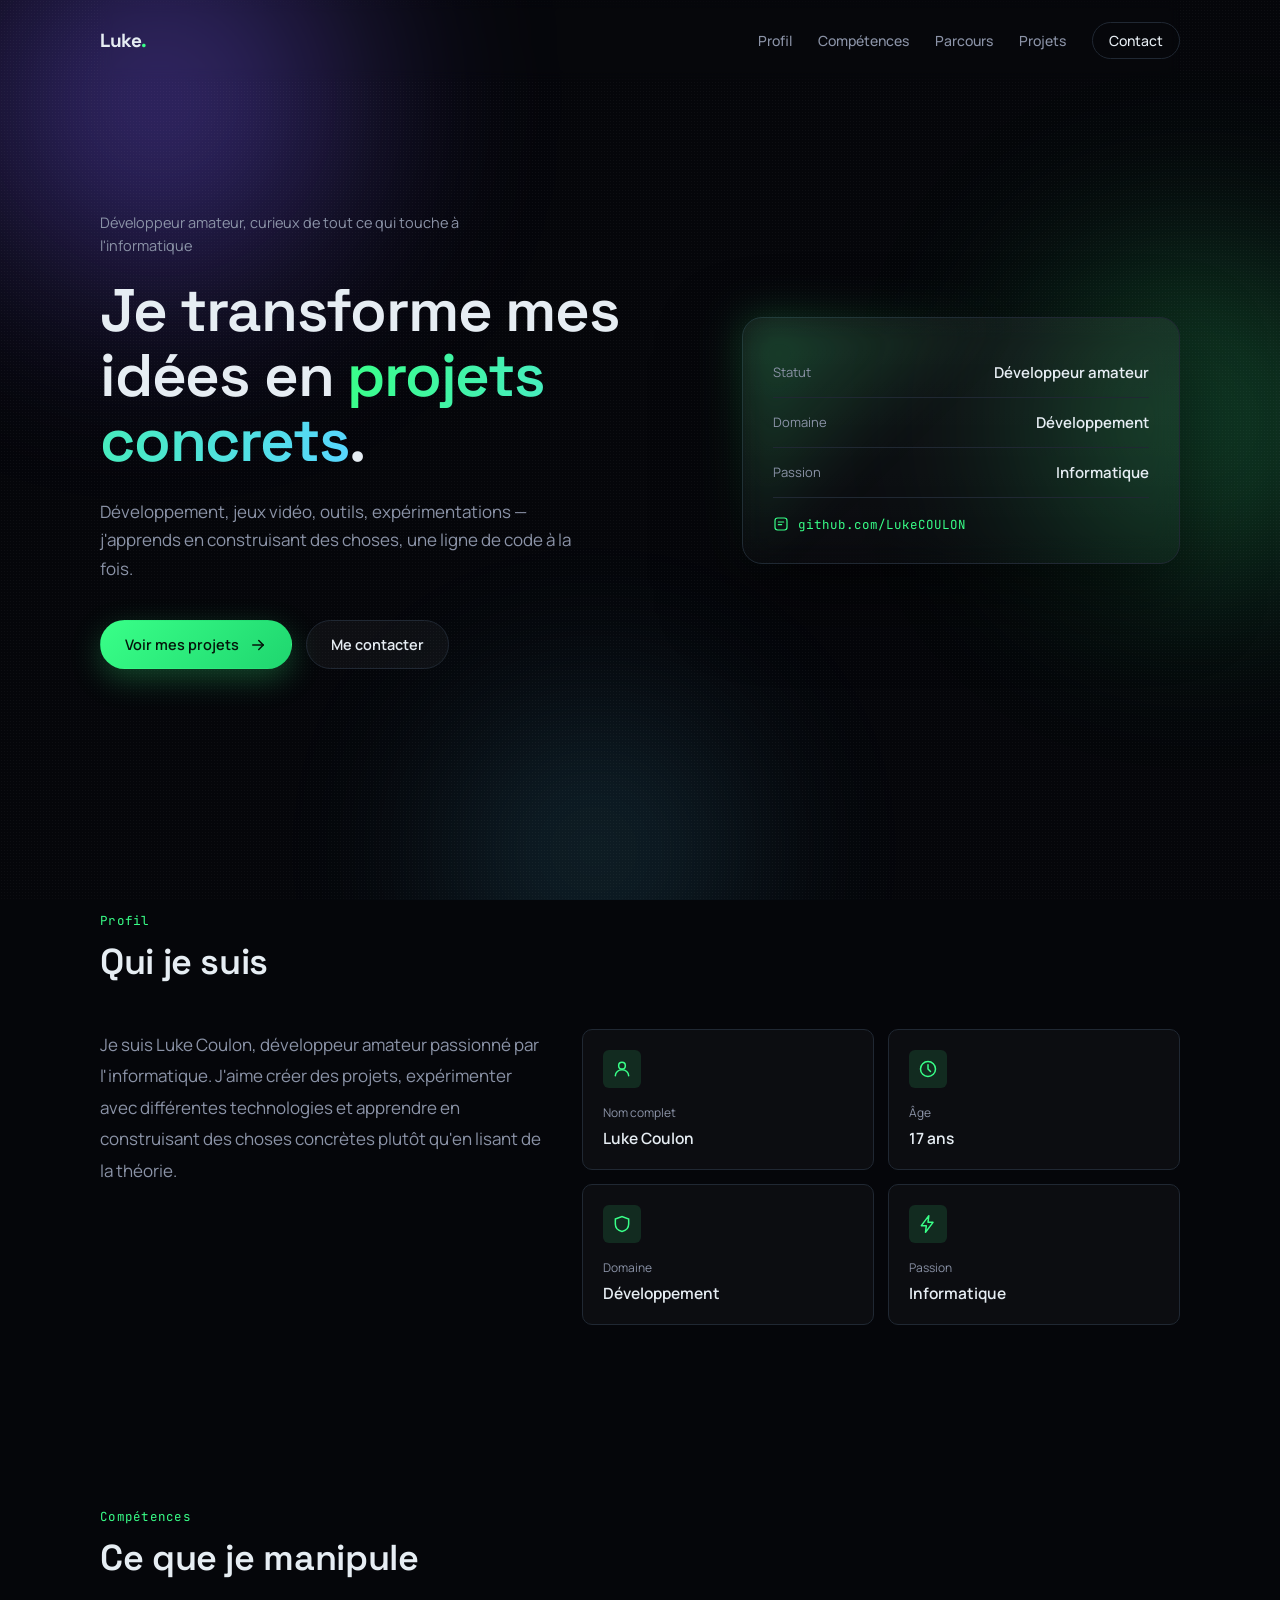
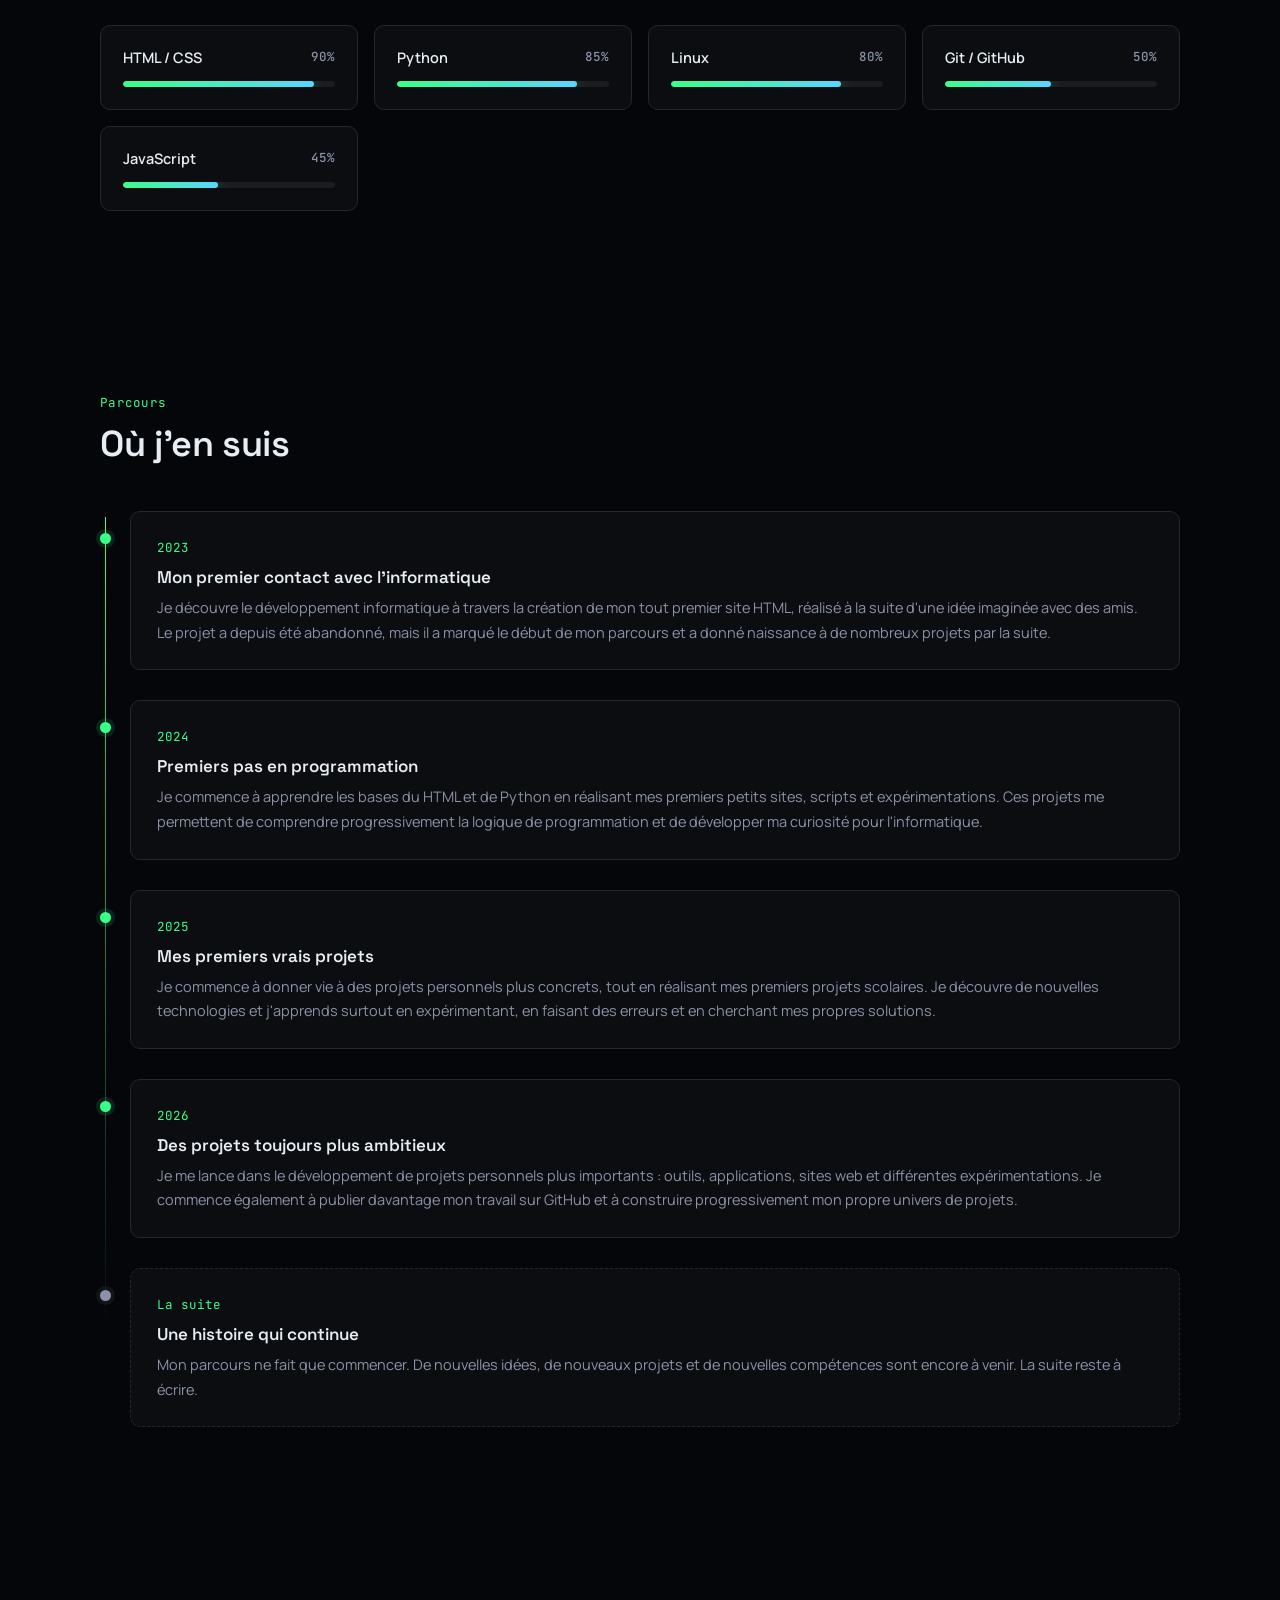
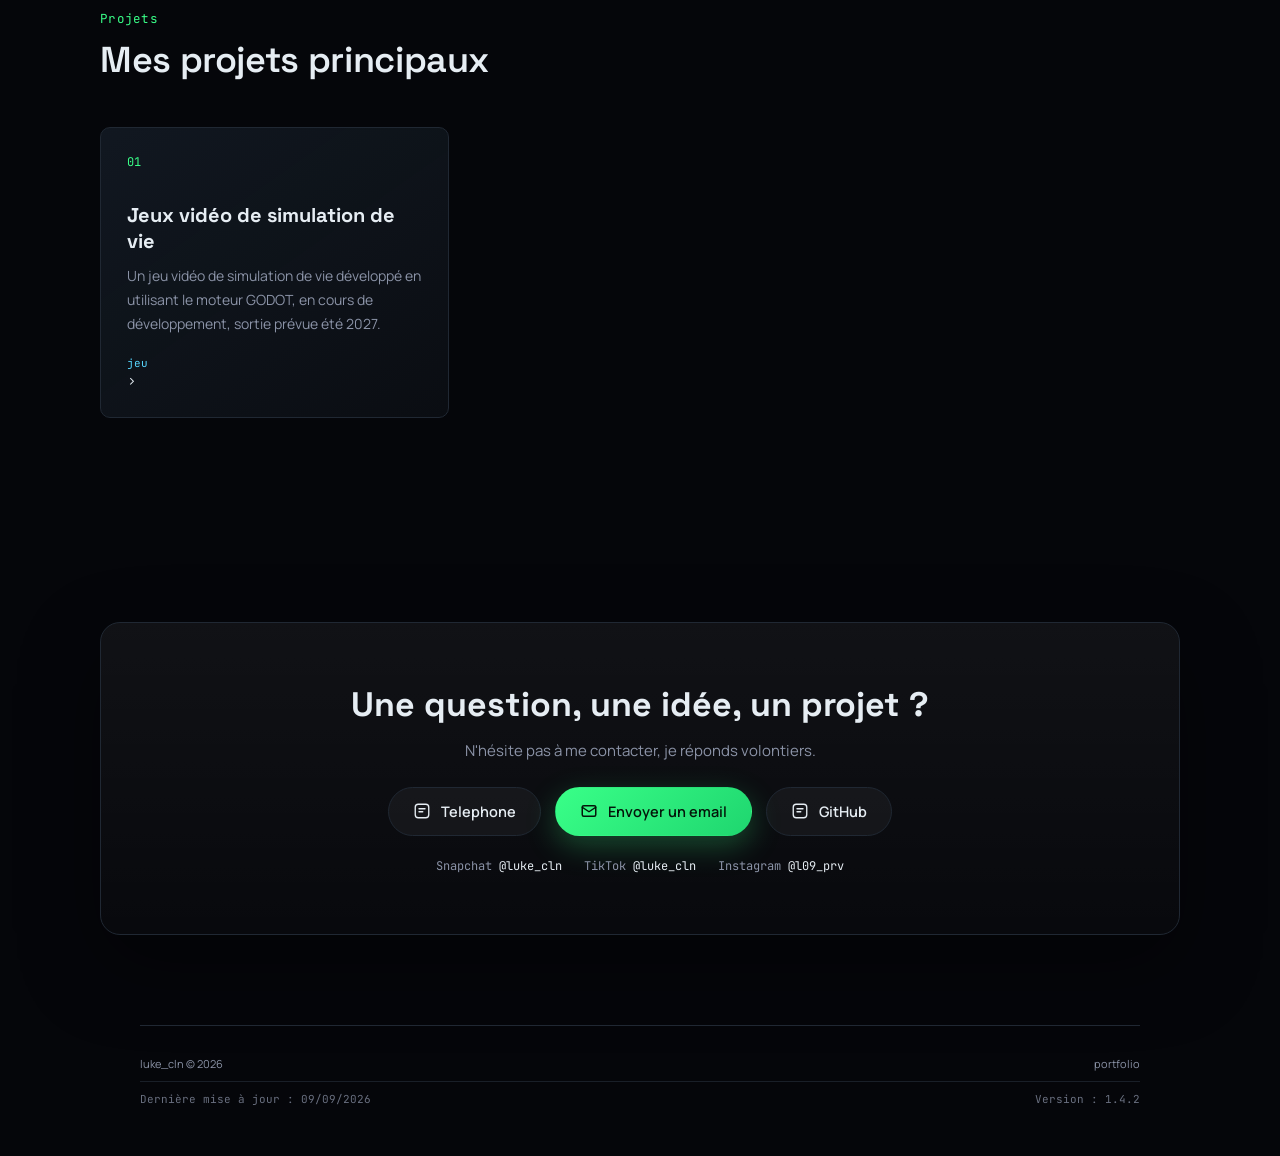
==== commit 0bf1b90a: "Add files via upload" ====
--- a/index.html
+++ b/index.html
@@ -24,6 +24,7 @@
     <a href="#profil">Profil</a>
     <a href="#competences">Compétences</a>
     <a href="#parcours">Parcours</a>
+    <a href="#projets-principaux">Projets</a>
     <a href="#contact" class="topnav-cta">Contact</a>
   </nav>
 </header>
@@ -262,6 +263,31 @@
   </section>
 
   <!-- ================================
+       PROJETS PRINCIPAUX
+  ================================= -->
+  <section class="section" id="projets-principaux">
+    <div class="section-head">
+      <span class="section-index">Projets</span>
+      <h2>Mes projets principaux</h2>
+    </div>
+
+    <div class="featured-projects">
+      <article class="featured-project tilt">
+        <span class="featured-project-number">01</span>
+        <h3>Jeux vidéo de simulation de vie</h3>
+        <p>Un jeu vidéo de simulation de vie développé en utilisant le moteur GODOT, en cours de développement, sortie prévue été 2027.</p>
+        <span class="featured-project-tag">jeu</span>></span>
+      </article>
+
+<!-- 
+    <a href="prin_project.html" class="projects-more-link">
+      <span>Découvrir mes projets personnels</span>
+      <svg viewBox="0 0 24 24" width="18" height="18" fill="none" stroke="currentColor" stroke-width="2" stroke-linecap="round" stroke-linejoin="round"><path d="M5 12h14"/><path d="M13 6l6 6-6 6"/></svg>
+    </a>
+-->
+  </section>
+
+  <!-- ================================
        CONTACT
   ================================= -->
   <section class="section" id="contact">
@@ -282,14 +308,25 @@
           <span>GitHub</span>
         </a>
       </div>
+      <nav class="social-links" aria-label="Mes réseaux sociaux">
+        <a href="https://www.snapchat.com/add/luke_cln" target="_blank" rel="noopener" aria-label="Snapchat : luke_cln">Snapchat <span>@luke_cln</span></a>
+        <a href="https://www.tiktok.com/@luke_cln" target="_blank" rel="noopener" aria-label="TikTok : luke_cln">TikTok <span>@luke_cln</span></a>
+        <a href="https://www.instagram.com/l09_prv/" target="_blank" rel="noopener" aria-label="Instagram : l09_prv">Instagram <span>@l09_prv</span></a>
+      </nav>
     </div>
   </section>
 
 </main>
 
 <footer>
-  <span>luke_cln © 2026</span>
-  <span>portfolio</span>
+  <div class="footer-row">
+    <span>luke_cln © 2026</span>
+    <span>portfolio</span>
+  </div>
+  <div class="footer-meta">
+    <span>Dernière mise à jour : 09/09/2026</span>
+    <span>Version : 1.4.2</span>
+  </div>
 </footer>
 
 <script>
--- a/style.css
+++ b/style.css
@@ -126,7 +126,8 @@
   max-width: 1000px;
   margin: 0 auto;
   display: flex;
-  justify-content: space-between;
+  flex-direction: column;
+  gap: 10px;
   color: var(--muted);
   font-size: 11px;
 }
@@ -137,6 +138,20 @@
   font-family: var(--font-body);
 }
 
+footer .footer-row {
+  display: flex;
+  justify-content: space-between;
+}
+
+footer .footer-meta {
+  display: flex;
+  justify-content: space-between;
+  padding-top: 10px;
+  border-top: 1px solid var(--border);
+  opacity: 0.75;
+  font-family: var(--mono);
+}
+
 footer a {
   color: var(--muted);
   text-decoration: none;
@@ -144,6 +159,13 @@
 
 footer a:hover {
   color: var(--green);
+}
+
+@media (max-width: 520px) {
+  footer .footer-meta {
+    flex-direction: column;
+    gap: 4px;
+  }
 }
 
 
@@ -725,6 +747,220 @@
   justify-content: center;
 }
 
+.social-links {
+  display: flex;
+  justify-content: center;
+  flex-wrap: wrap;
+  gap: 10px 22px;
+  margin-top: 8px;
+}
+
+.social-links a {
+  color: var(--muted);
+  font-family: var(--mono);
+  font-size: 12px;
+  text-decoration: none;
+  transition: color 0.2s ease;
+}
+
+.social-links a span {
+  color: var(--text);
+}
+
+.social-links a:hover,
+.social-links a:hover span {
+  color: var(--green);
+}
+
+/* ---------- projets principaux ---------- */
+
+.featured-projects {
+  display: grid;
+  grid-template-columns: repeat(3, 1fr);
+  gap: 16px;
+  margin-bottom: 24px;
+}
+
+.featured-project {
+  position: relative;
+  min-height: 230px;
+  padding: 26px;
+  display: flex;
+  flex-direction: column;
+  align-items: flex-start;
+  border: 1px solid var(--border);
+  border-radius: var(--radius);
+  background: linear-gradient(145deg, rgba(19, 26, 35, 0.9), rgba(13, 17, 23, 0.7));
+  transform-style: preserve-3d;
+  transition: border-color 0.2s ease, transform 0.25s ease;
+}
+
+.featured-project:hover {
+  border-color: var(--green);
+}
+
+.featured-project-number {
+  color: var(--green);
+  font-family: var(--mono);
+  font-size: 12px;
+  margin-bottom: 32px;
+}
+
+.featured-project h3 {
+  font-size: 20px;
+  margin: 0 0 10px;
+}
+
+.featured-project p {
+  color: var(--muted);
+  line-height: 1.7;
+  font-size: 14px;
+  margin: 0 0 20px;
+}
+
+.featured-project-tag {
+  margin-top: auto;
+  color: var(--cyan);
+  font-family: var(--mono);
+  font-size: 11px;
+}
+
+.projects-more-link {
+  display: inline-flex;
+  align-items: center;
+  gap: 10px;
+  color: var(--green);
+  font-size: 14px;
+  font-weight: 600;
+  text-decoration: none;
+  transition: gap 0.2s ease, color 0.2s ease;
+}
+
+.projects-more-link:hover {
+  gap: 15px;
+  color: var(--text);
+}
+
+/* ---------- page projets personnels ---------- */
+
+.projects-page .topbar {
+  padding-bottom: 10px;
+}
+
+.projects-page .back-link {
+  margin-bottom: 0;
+}
+
+.projects-page-main {
+  width: min(1080px, 90%);
+  margin: 0 auto;
+  padding: 70px 0 100px;
+}
+
+.projects-page-intro {
+  max-width: 700px;
+  margin-bottom: 72px;
+}
+
+.projects-page-intro h1 {
+  font-size: clamp(46px, 8vw, 92px);
+  line-height: 0.98;
+  font-weight: 600;
+  letter-spacing: -0.03em;
+  margin: 18px 0 28px;
+}
+
+.projects-page-intro h1 span {
+  color: transparent;
+  -webkit-text-stroke: 1.5px var(--text);
+}
+
+.projects-page-intro p {
+  max-width: 560px;
+  color: var(--muted);
+  font-size: 17px;
+  line-height: 1.8;
+  margin: 0;
+}
+
+.personal-project-list {
+  display: grid;
+  gap: 18px;
+}
+
+.personal-project {
+  display: grid;
+  grid-template-columns: 150px 1fr;
+  gap: 34px;
+  padding: 30px 34px;
+  border: 1px solid var(--border);
+  border-radius: var(--radius-lg);
+  background: linear-gradient(115deg, rgba(19, 26, 35, 0.92), rgba(13, 17, 23, 0.7));
+  transform-style: preserve-3d;
+  transition: border-color 0.2s ease, transform 0.25s ease;
+}
+
+.personal-project:hover {
+  border-color: var(--green);
+}
+
+.personal-project-meta {
+  display: flex;
+  flex-direction: column;
+  justify-content: space-between;
+  color: var(--muted);
+  font-family: var(--mono);
+  font-size: 11px;
+  text-transform: uppercase;
+}
+
+.personal-project-meta span:first-child {
+  color: var(--green);
+  font-size: 20px;
+}
+
+.personal-project-content {
+  display: flex;
+  justify-content: space-between;
+  gap: 30px;
+}
+
+.personal-project .hero-label {
+  display: block;
+  margin-bottom: 14px;
+}
+
+.personal-project h2 {
+  font-size: clamp(25px, 4vw, 38px);
+  margin: 0 0 12px;
+}
+
+.personal-project p {
+  max-width: 650px;
+  color: var(--muted);
+  line-height: 1.8;
+  margin: 0;
+}
+
+.project-tech-list {
+  display: flex;
+  align-items: flex-end;
+  align-content: flex-end;
+  justify-content: flex-end;
+  flex-wrap: wrap;
+  gap: 8px;
+  min-width: 150px;
+}
+
+.project-tech-list span {
+  padding: 7px 10px;
+  border: 1px solid var(--border);
+  border-radius: var(--radius-sm);
+  color: var(--cyan);
+  font-family: var(--mono);
+  font-size: 11px;
+}
+
 
 /* =========================================================
    =========================================================
@@ -1222,6 +1458,29 @@
     grid-template-columns: 1fr;
   }
 
+  .featured-projects {
+    grid-template-columns: 1fr;
+  }
+
+  .personal-project {
+    grid-template-columns: 1fr;
+    gap: 22px;
+  }
+
+  .personal-project-meta {
+    flex-direction: row;
+  }
+
+  .personal-project-content {
+    flex-direction: column;
+    gap: 22px;
+  }
+
+  .project-tech-list {
+    justify-content: flex-start;
+    align-items: flex-start;
+  }
+
   .orb {
     filter: blur(60px);
     opacity: 0.35;
@@ -1252,6 +1511,18 @@
 
   .project-stats {
     grid-template-columns: 1fr;
+  }
+
+  .projects-page-main {
+    padding-top: 45px;
+  }
+
+  .projects-page-intro {
+    margin-bottom: 48px;
+  }
+
+  .personal-project {
+    padding: 24px;
   }
 
   .detail-content {
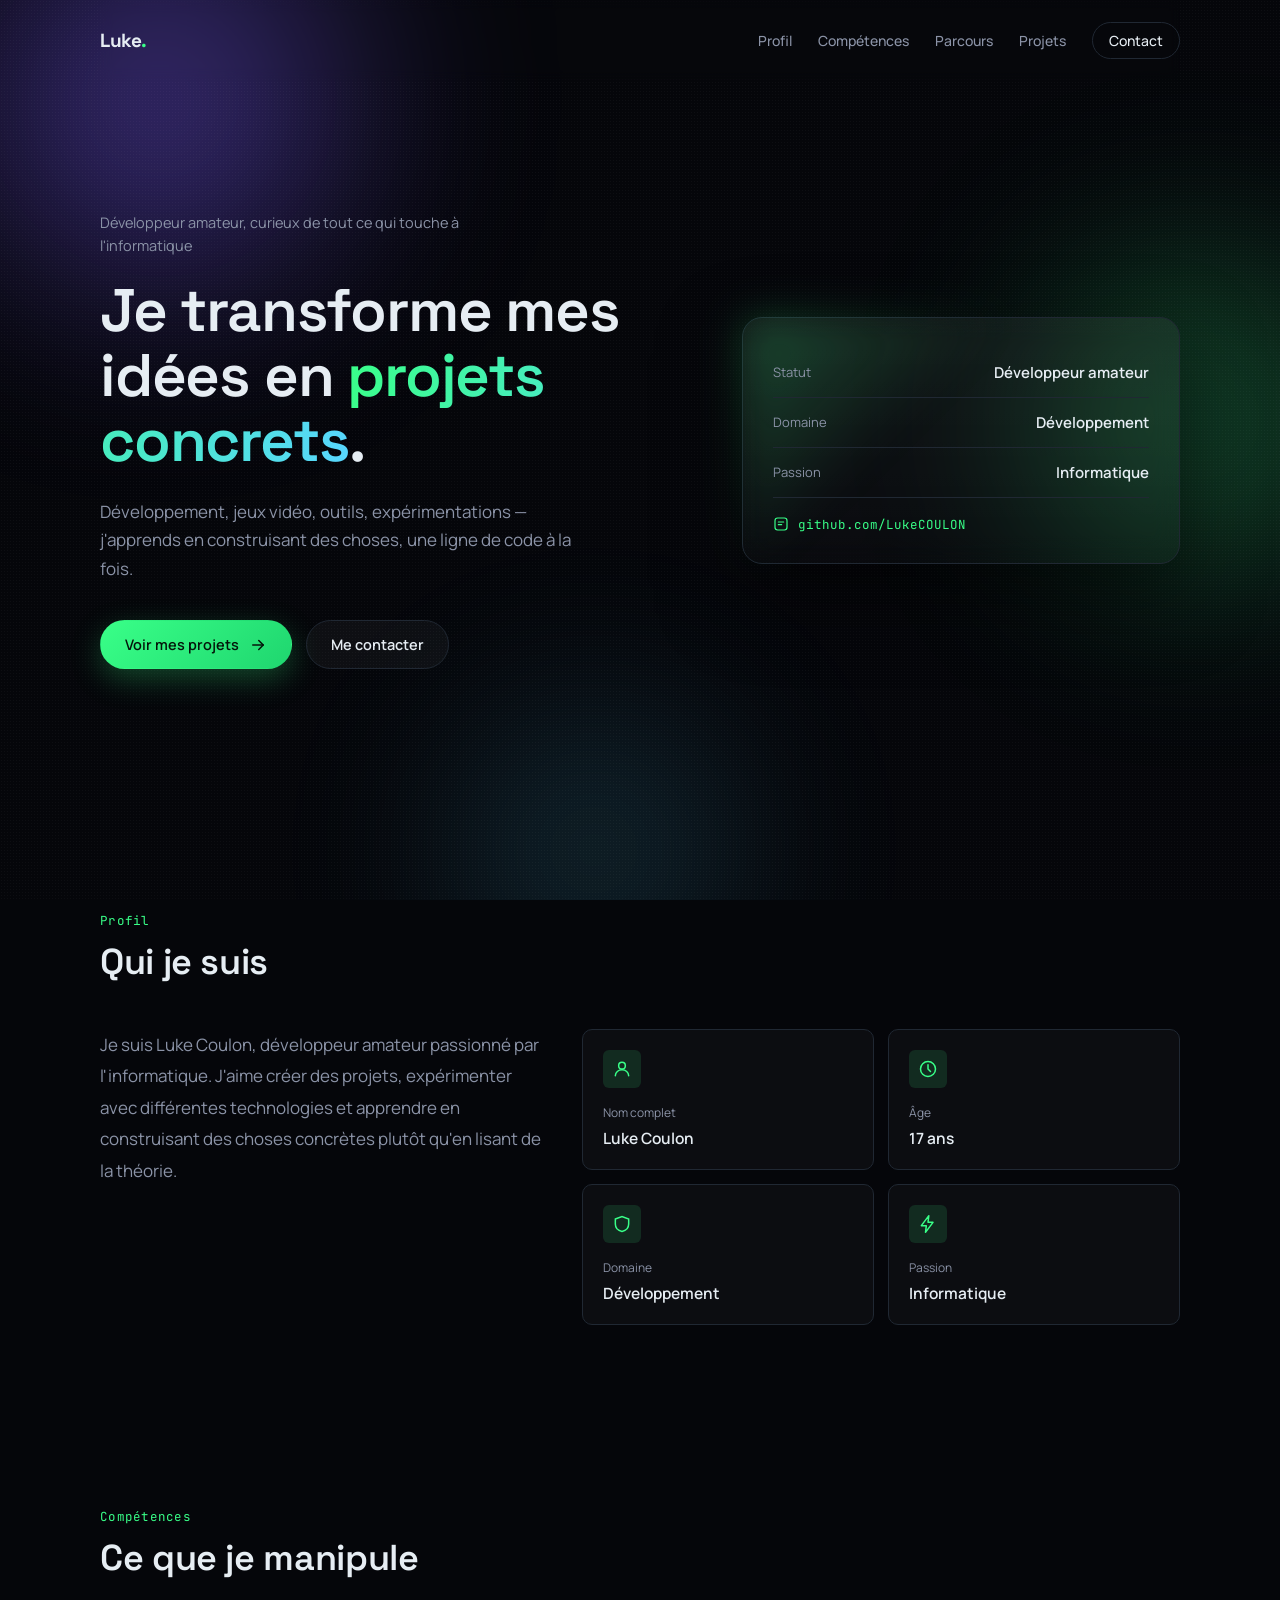
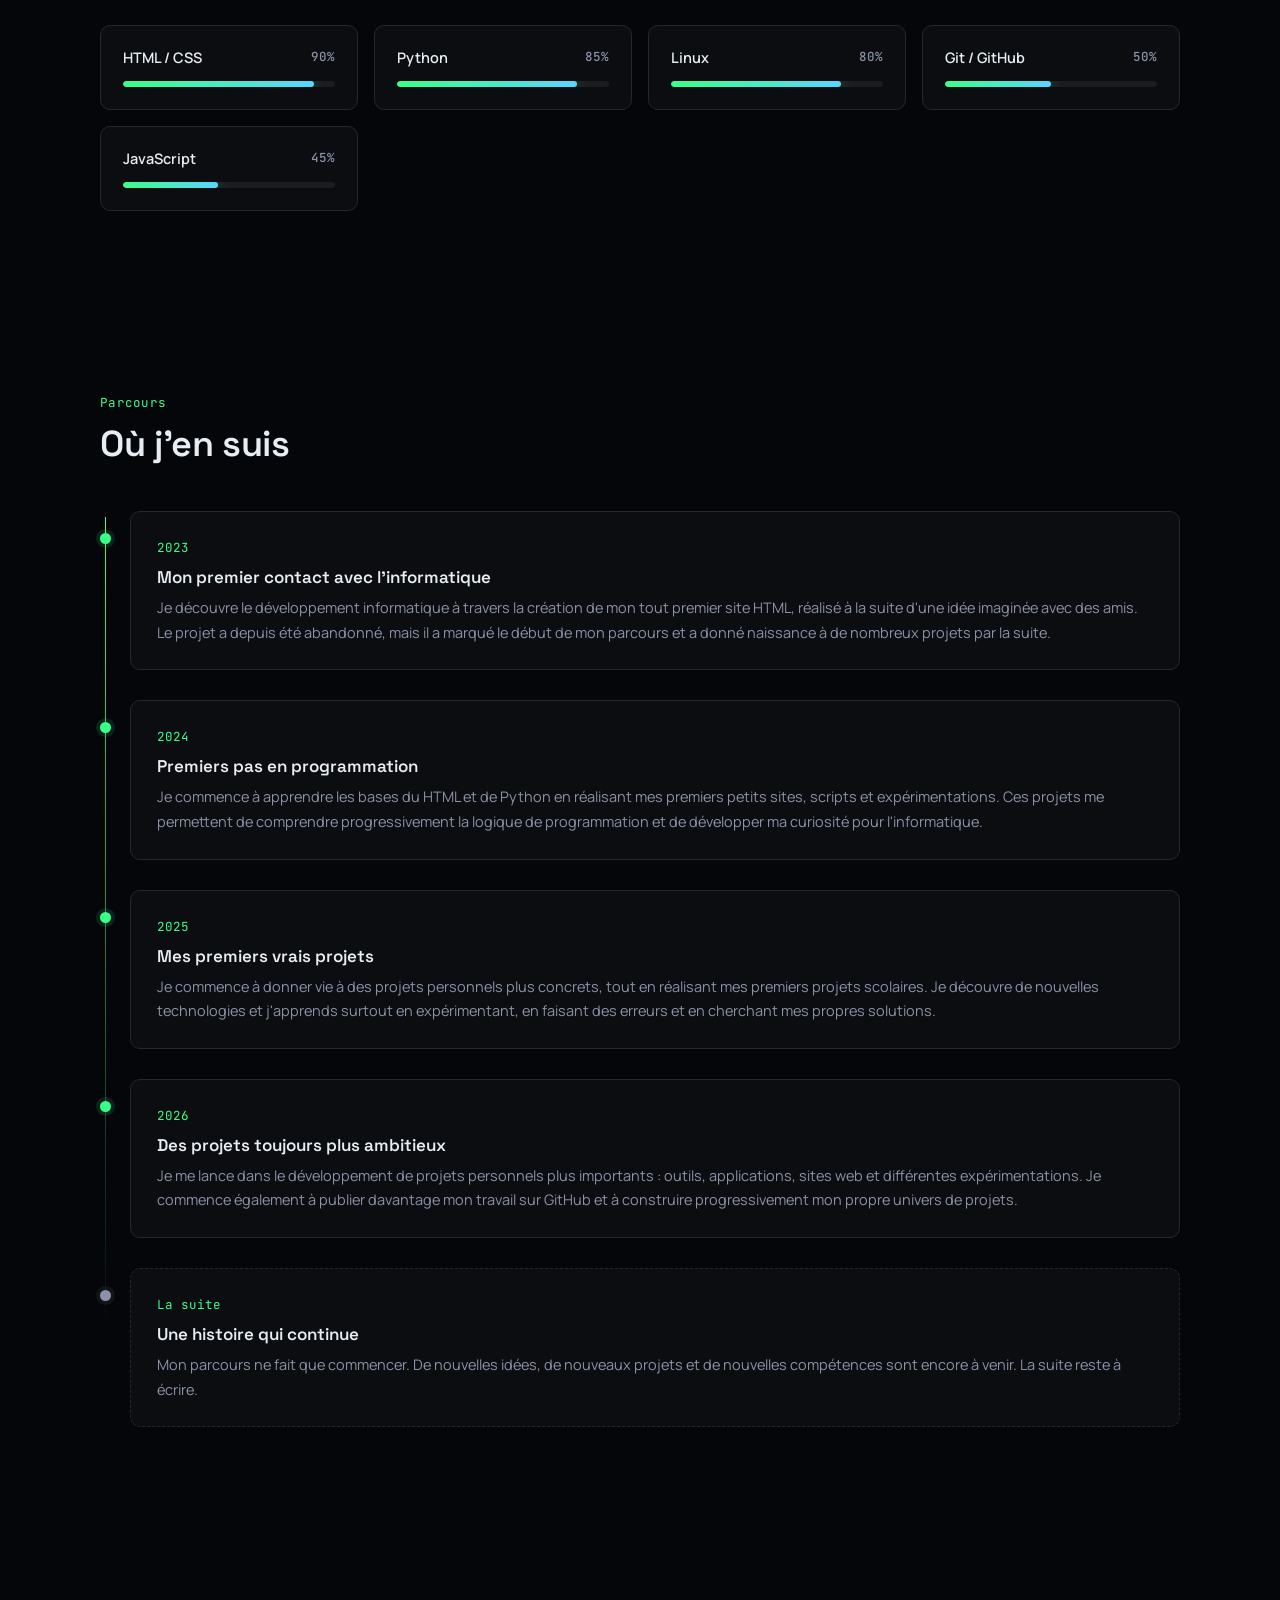
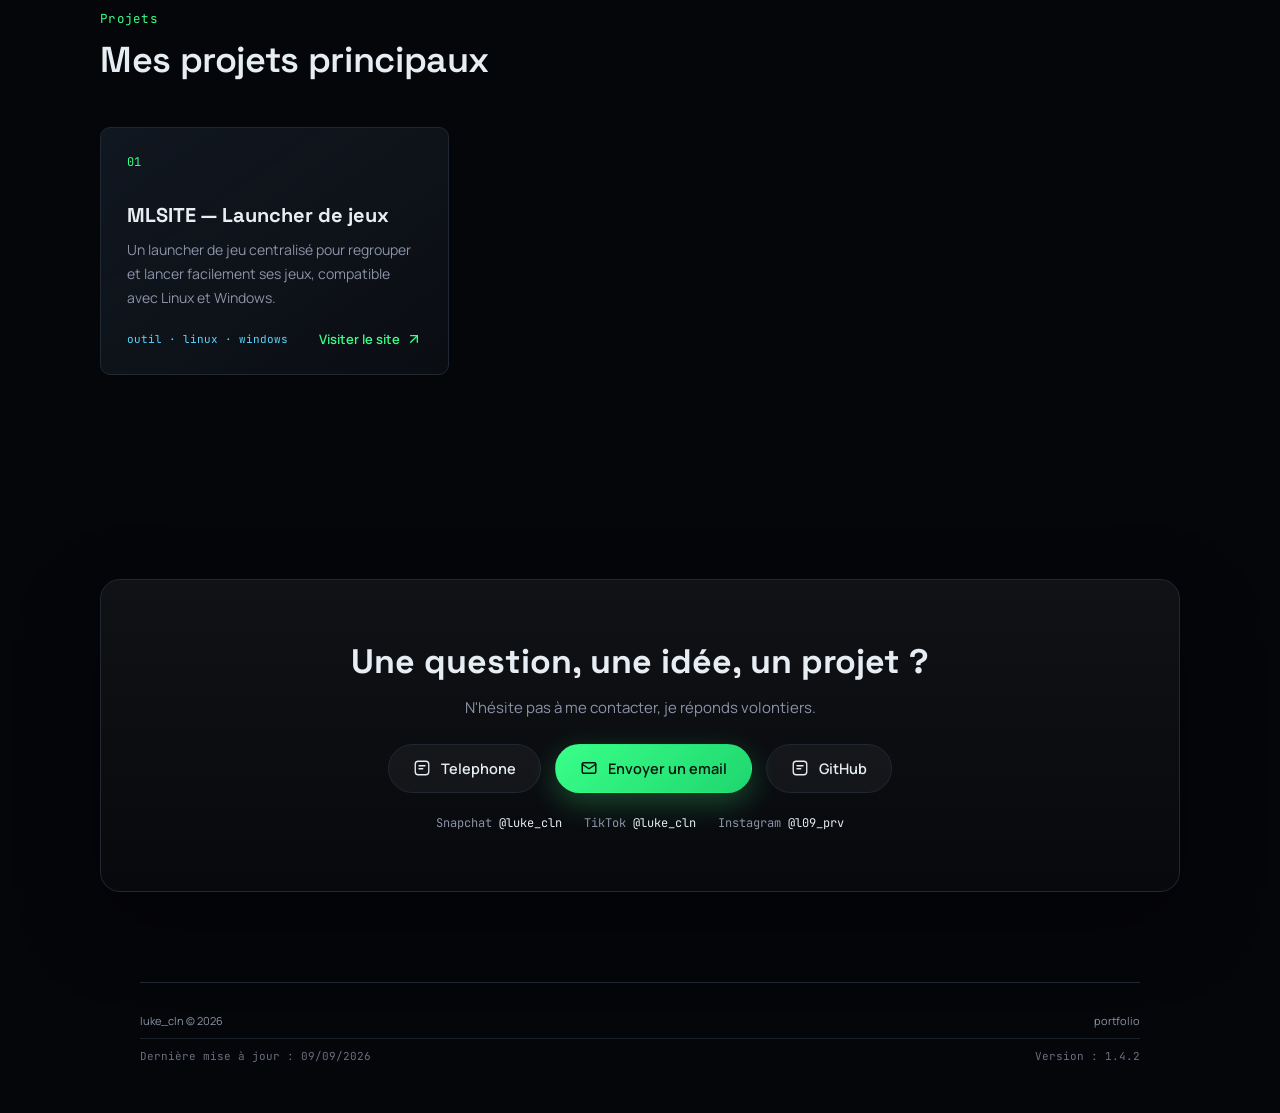
==== commit c10b739d: "Add files via upload" ====
--- a/index.html
+++ b/index.html
@@ -274,9 +274,15 @@
     <div class="featured-projects">
       <article class="featured-project tilt">
         <span class="featured-project-number">01</span>
-        <h3>Jeux vidéo de simulation de vie</h3>
-        <p>Un jeu vidéo de simulation de vie développé en utilisant le moteur GODOT, en cours de développement, sortie prévue été 2027.</p>
-        <span class="featured-project-tag">jeu</span>></span>
+        <h3>MLSITE — Launcher de jeux</h3>
+        <p>Un launcher de jeu centralisé pour regrouper et lancer facilement ses jeux, compatible avec Linux et Windows.</p>
+        <div class="featured-project-footer">
+          <span class="featured-project-tag">outil · linux · windows</span>
+          <a href="https://lukecoulon.github.io/MLSITE/" target="_blank" rel="noopener" class="featured-project-link">
+            Visiter le site
+            <svg viewBox="0 0 24 24" width="16" height="16" fill="none" stroke="currentColor" stroke-width="2" stroke-linecap="round" stroke-linejoin="round" aria-hidden="true"><path d="M7 17 17 7"/><path d="M7 7h10v10"/></svg>
+          </a>
+        </div>
       </article>
 
 <!-- 
--- a/style.css
+++ b/style.css
@@ -819,10 +819,33 @@
 }
 
 .featured-project-tag {
-  margin-top: auto;
   color: var(--cyan);
   font-family: var(--mono);
   font-size: 11px;
+}
+
+.featured-project-footer {
+  width: 100%;
+  display: flex;
+  align-items: center;
+  justify-content: space-between;
+  gap: 16px;
+  margin-top: auto;
+}
+
+.featured-project-link {
+  display: inline-flex;
+  align-items: center;
+  gap: 6px;
+  color: var(--green);
+  font-size: 13px;
+  font-weight: 600;
+  text-decoration: none;
+  white-space: nowrap;
+}
+
+.featured-project-link:hover {
+  color: var(--text);
 }
 
 .projects-more-link {
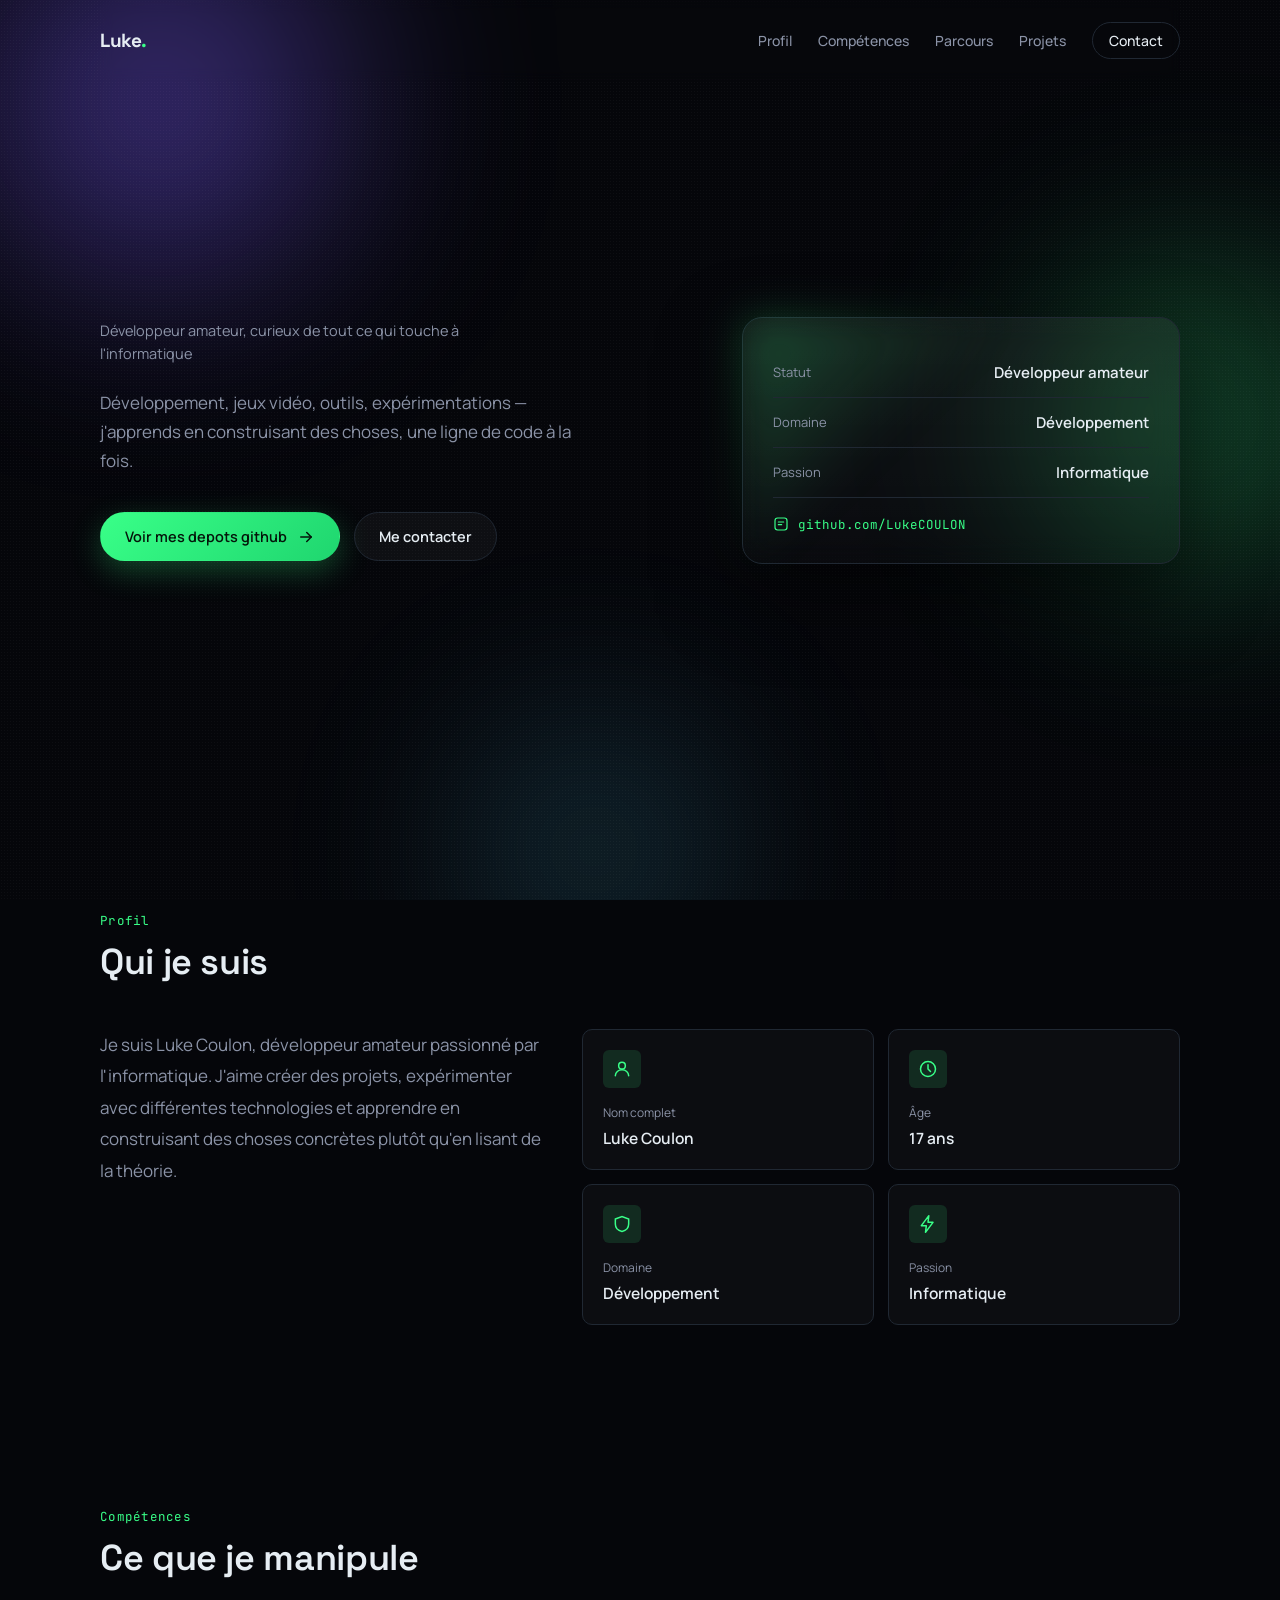
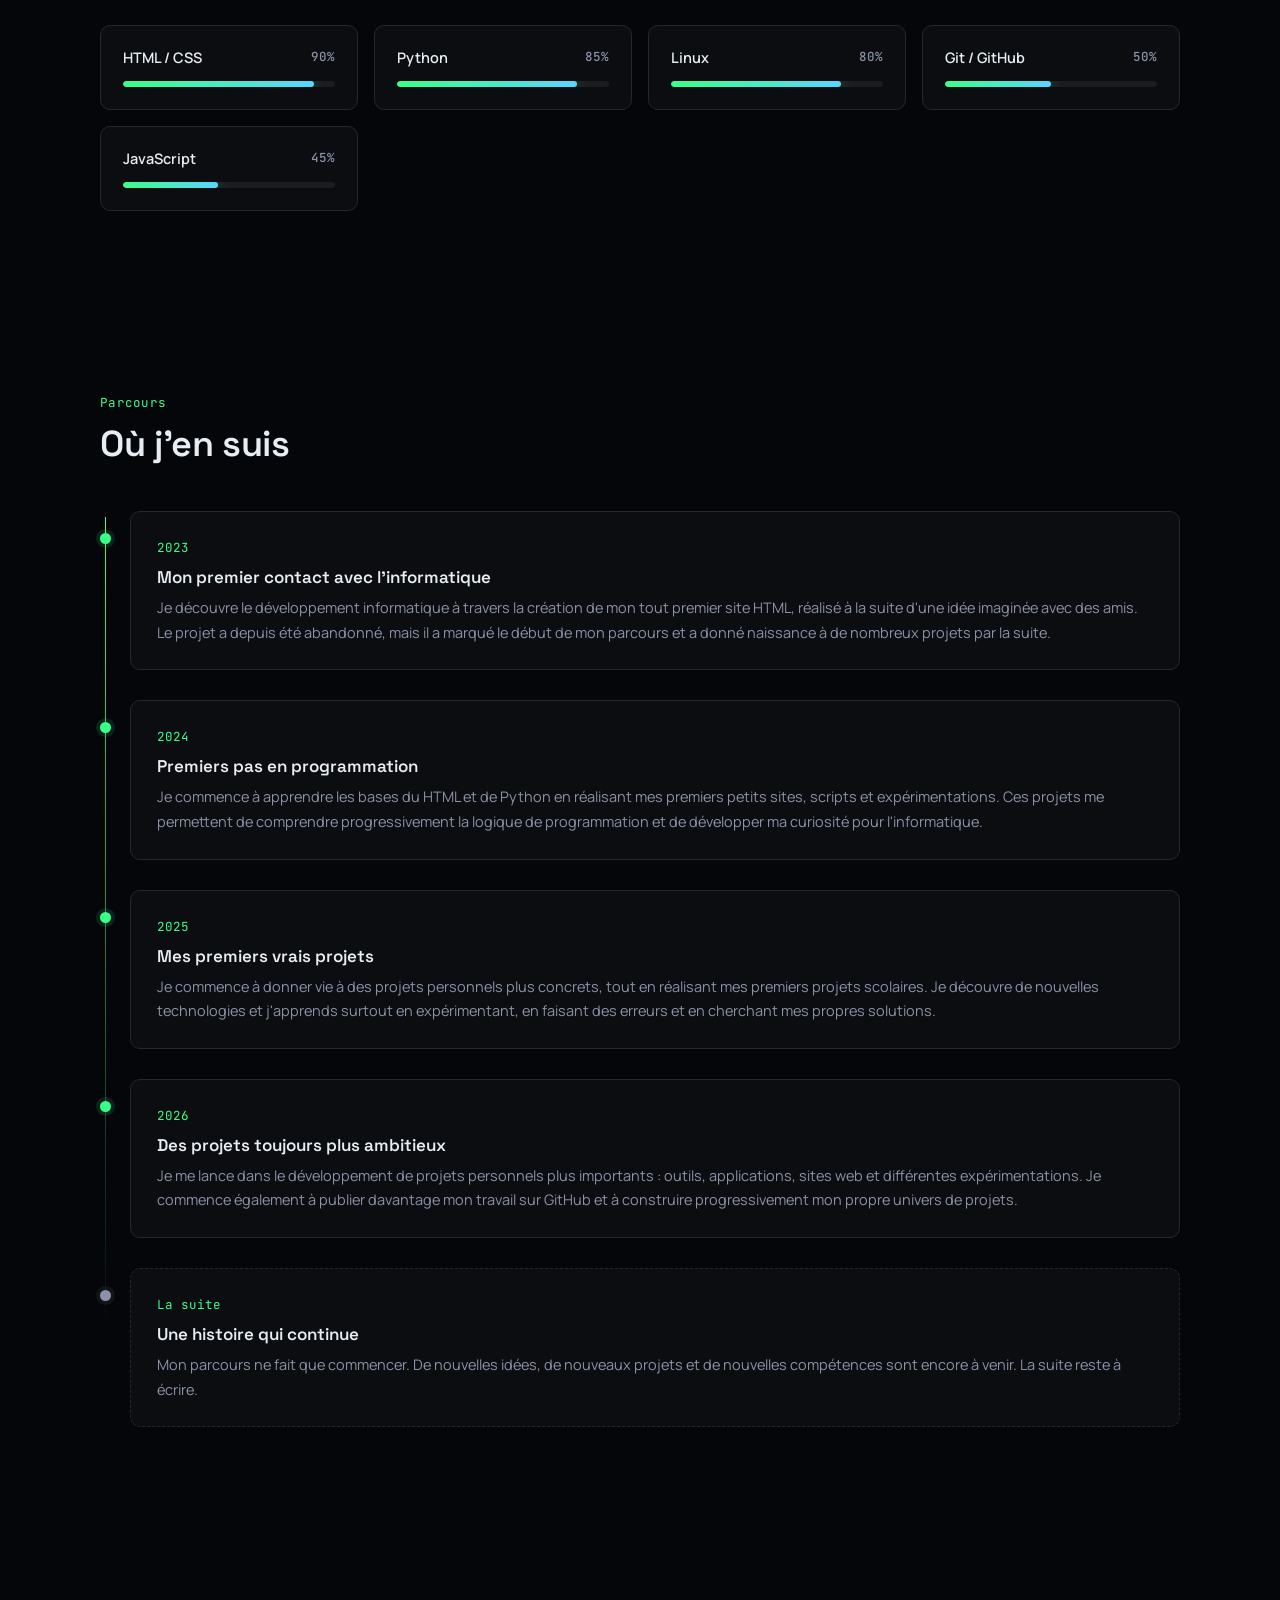
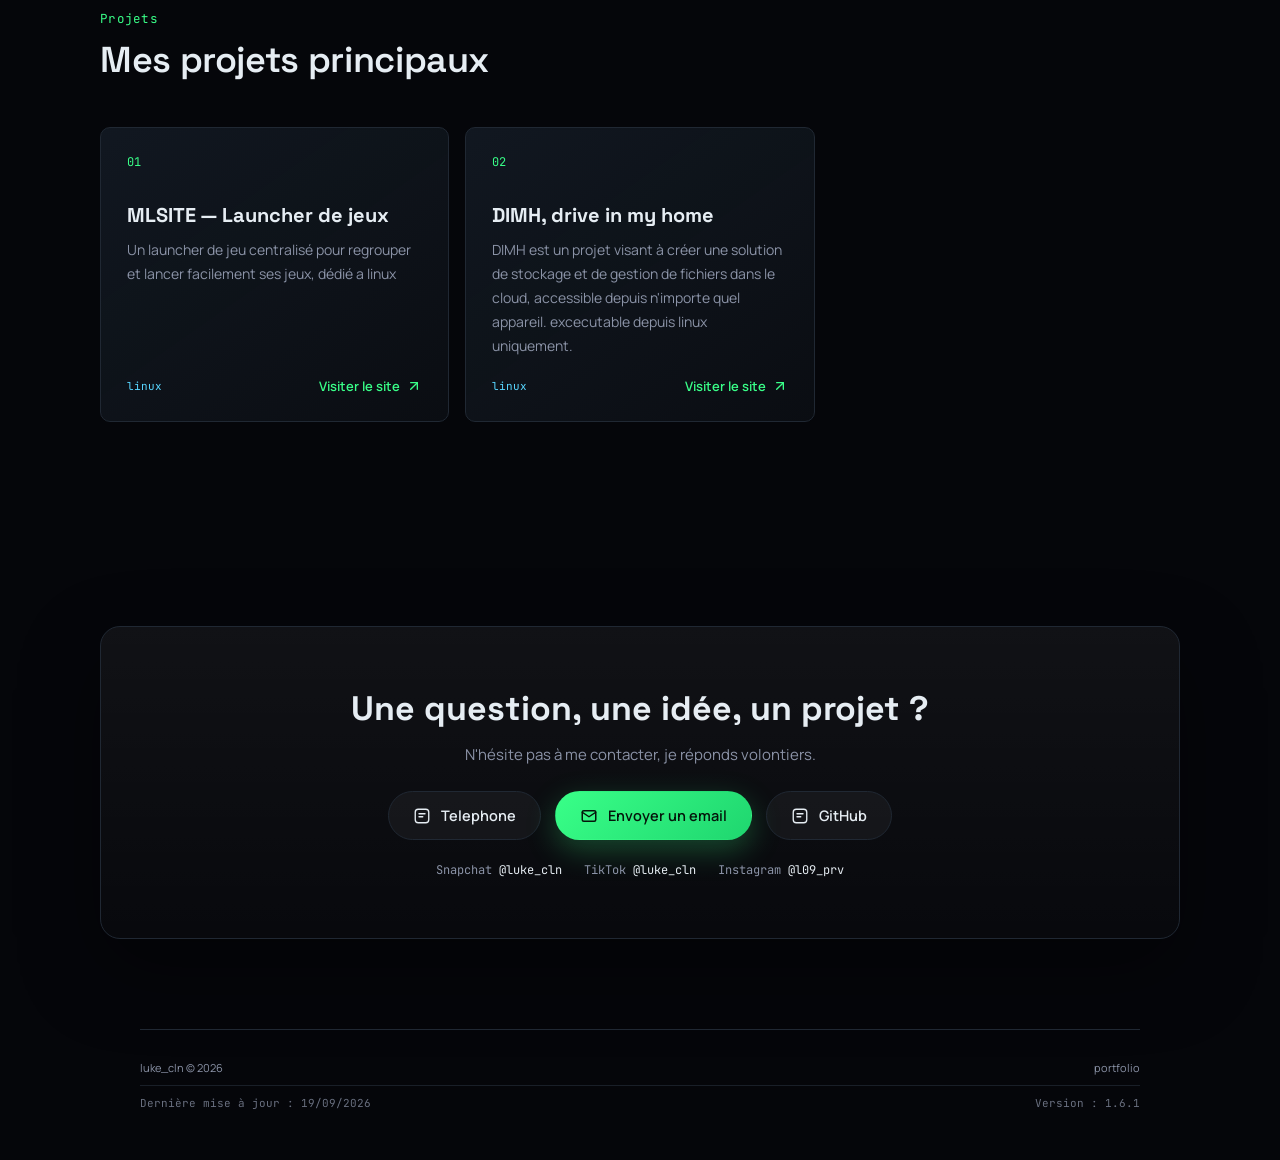
==== commit 9d1c502e: "Add files via upload" ====
--- a/index.html
+++ b/index.html
@@ -38,8 +38,7 @@
     <div class="hero-content reveal">
       <p class="hero-kicker">Développeur amateur, curieux de tout ce qui touche à l'informatique</p>
       <h1 class="hero-title">
-        Je transforme mes<br>
-        idées en <span class="hero-highlight">projets concrets</span>.
+        
       </h1>
       <p class="hero-description">
         Développement, jeux vidéo, outils, expérimentations — j'apprends
@@ -47,7 +46,7 @@
       </p>
       <div class="hero-actions">
         <a href="project.html" class="btn btn-primary">
-          <span>Voir mes projets</span>
+          <span>Voir mes depots github</span>
           <svg viewBox="0 0 24 24" width="18" height="18" fill="none" stroke="currentColor" stroke-width="2" stroke-linecap="round" stroke-linejoin="round"><path d="M5 12h14"/><path d="M13 6l6 6-6 6"/></svg>
         </a>
         <a href="#contact" class="btn btn-ghost">Me contacter</a>
@@ -275,15 +274,29 @@
       <article class="featured-project tilt">
         <span class="featured-project-number">01</span>
         <h3>MLSITE — Launcher de jeux</h3>
-        <p>Un launcher de jeu centralisé pour regrouper et lancer facilement ses jeux, compatible avec Linux et Windows.</p>
+        <p>Un launcher de jeu centralisé pour regrouper et lancer facilement ses jeux, dédié a linux</p>
         <div class="featured-project-footer">
-          <span class="featured-project-tag">outil · linux · windows</span>
+          <span class="featured-project-tag">linux </span>
           <a href="https://lukecoulon.github.io/MLSITE/" target="_blank" rel="noopener" class="featured-project-link">
             Visiter le site
             <svg viewBox="0 0 24 24" width="16" height="16" fill="none" stroke="currentColor" stroke-width="2" stroke-linecap="round" stroke-linejoin="round" aria-hidden="true"><path d="M7 17 17 7"/><path d="M7 7h10v10"/></svg>
           </a>
         </div>
       </article>
+
+      <article class="featured-project tilt">
+        <span class="featured-project-number">02</span>
+        <h3>DIMH, drive in my home</h3>
+        <p>DIMH est un projet visant à créer une solution de stockage et de gestion de fichiers dans le cloud, accessible depuis n'importe quel appareil. excecutable depuis linux uniquement.</p>
+        <div class="featured-project-footer">
+          <span class="featured-project-tag">linux</span>
+          <a href="https://github.com/LukeCOULON/DIMH" target="_blank" rel="noopener" class="featured-project-link">
+            Visiter le site
+            <svg viewBox="0 0 24 24" width="16" height="16" fill="none" stroke="currentColor" stroke-width="2" stroke-linecap="round" stroke-linejoin="round" aria-hidden="true"><path d="M7 17 17 7"/><path d="M7 7h10v10"/></svg>
+          </a>
+        </div>
+      </article>
+
 
 <!-- 
     <a href="prin_project.html" class="projects-more-link">
@@ -330,8 +343,8 @@
     <span>portfolio</span>
   </div>
   <div class="footer-meta">
-    <span>Dernière mise à jour : 09/09/2026</span>
-    <span>Version : 1.4.2</span>
+    <span>Dernière mise à jour : 19/09/2026</span>
+    <span>Version : 1.6.1</span>
   </div>
 </footer>
 
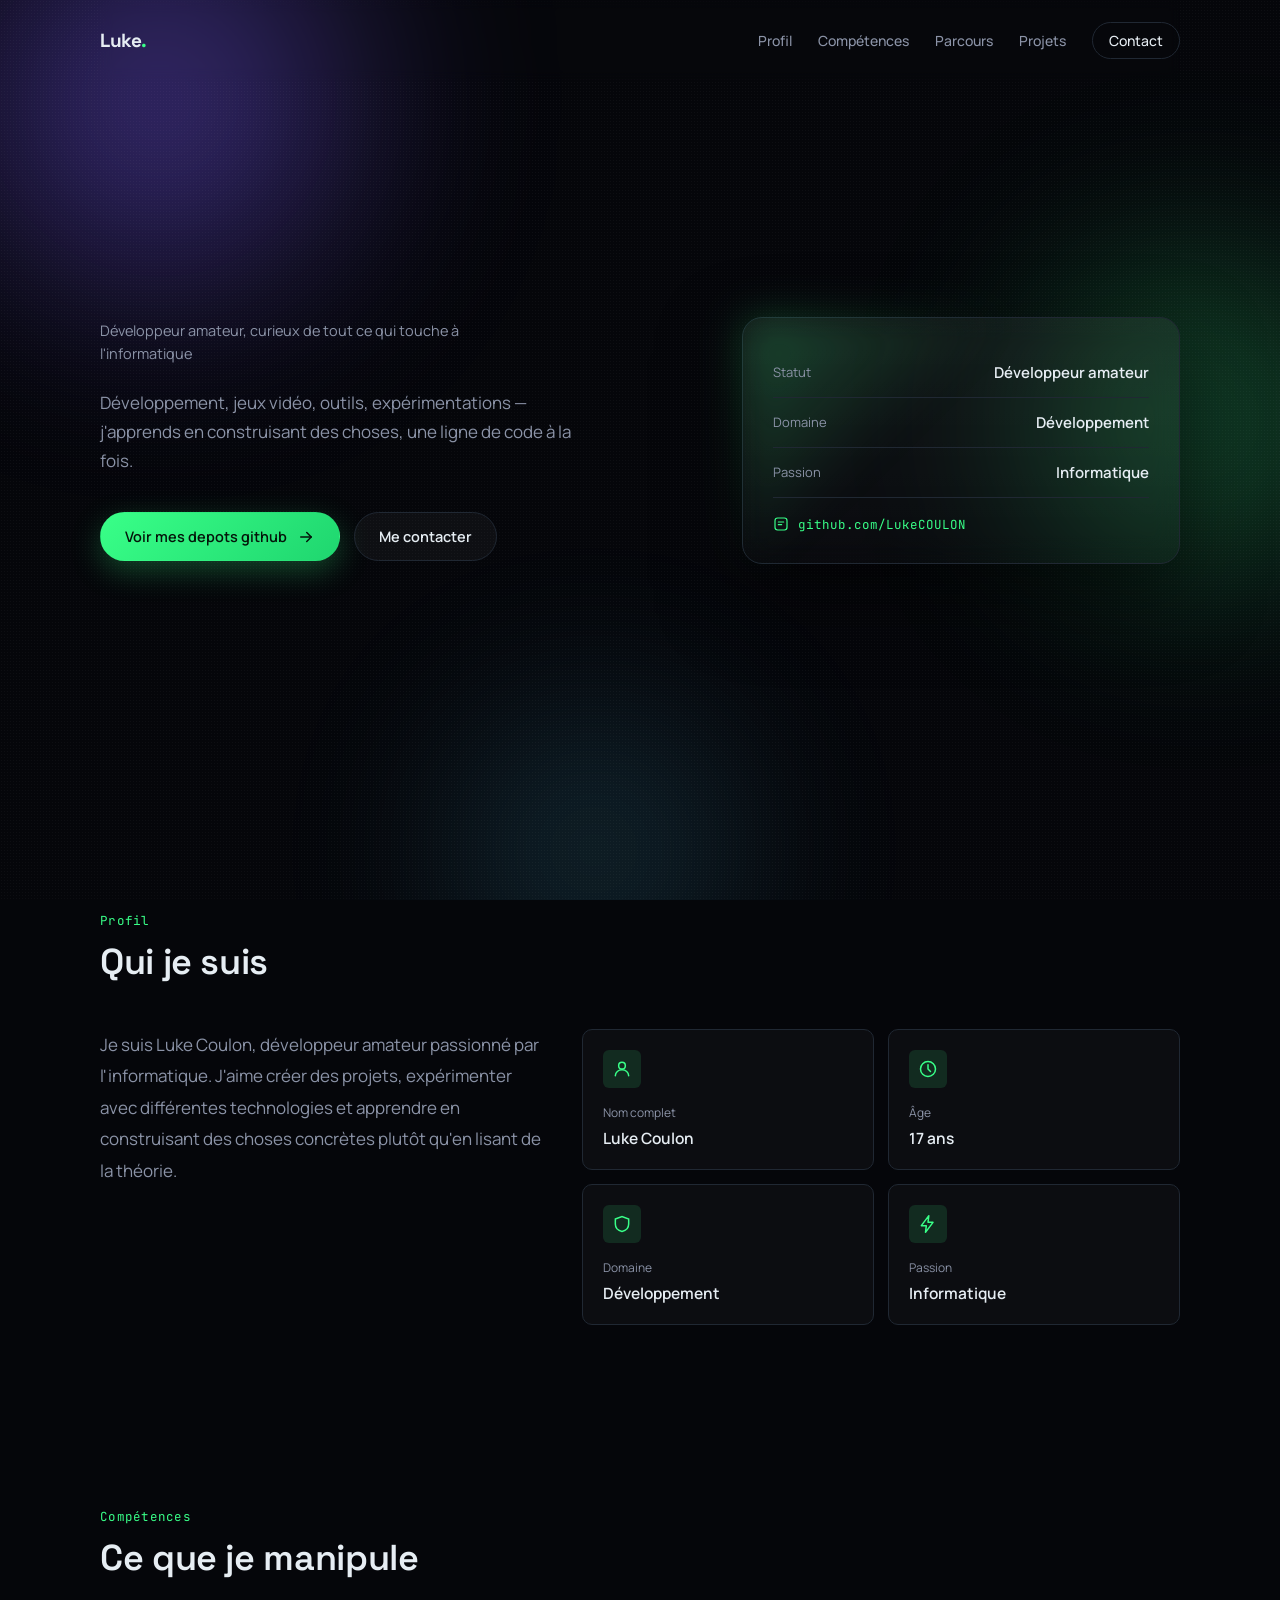
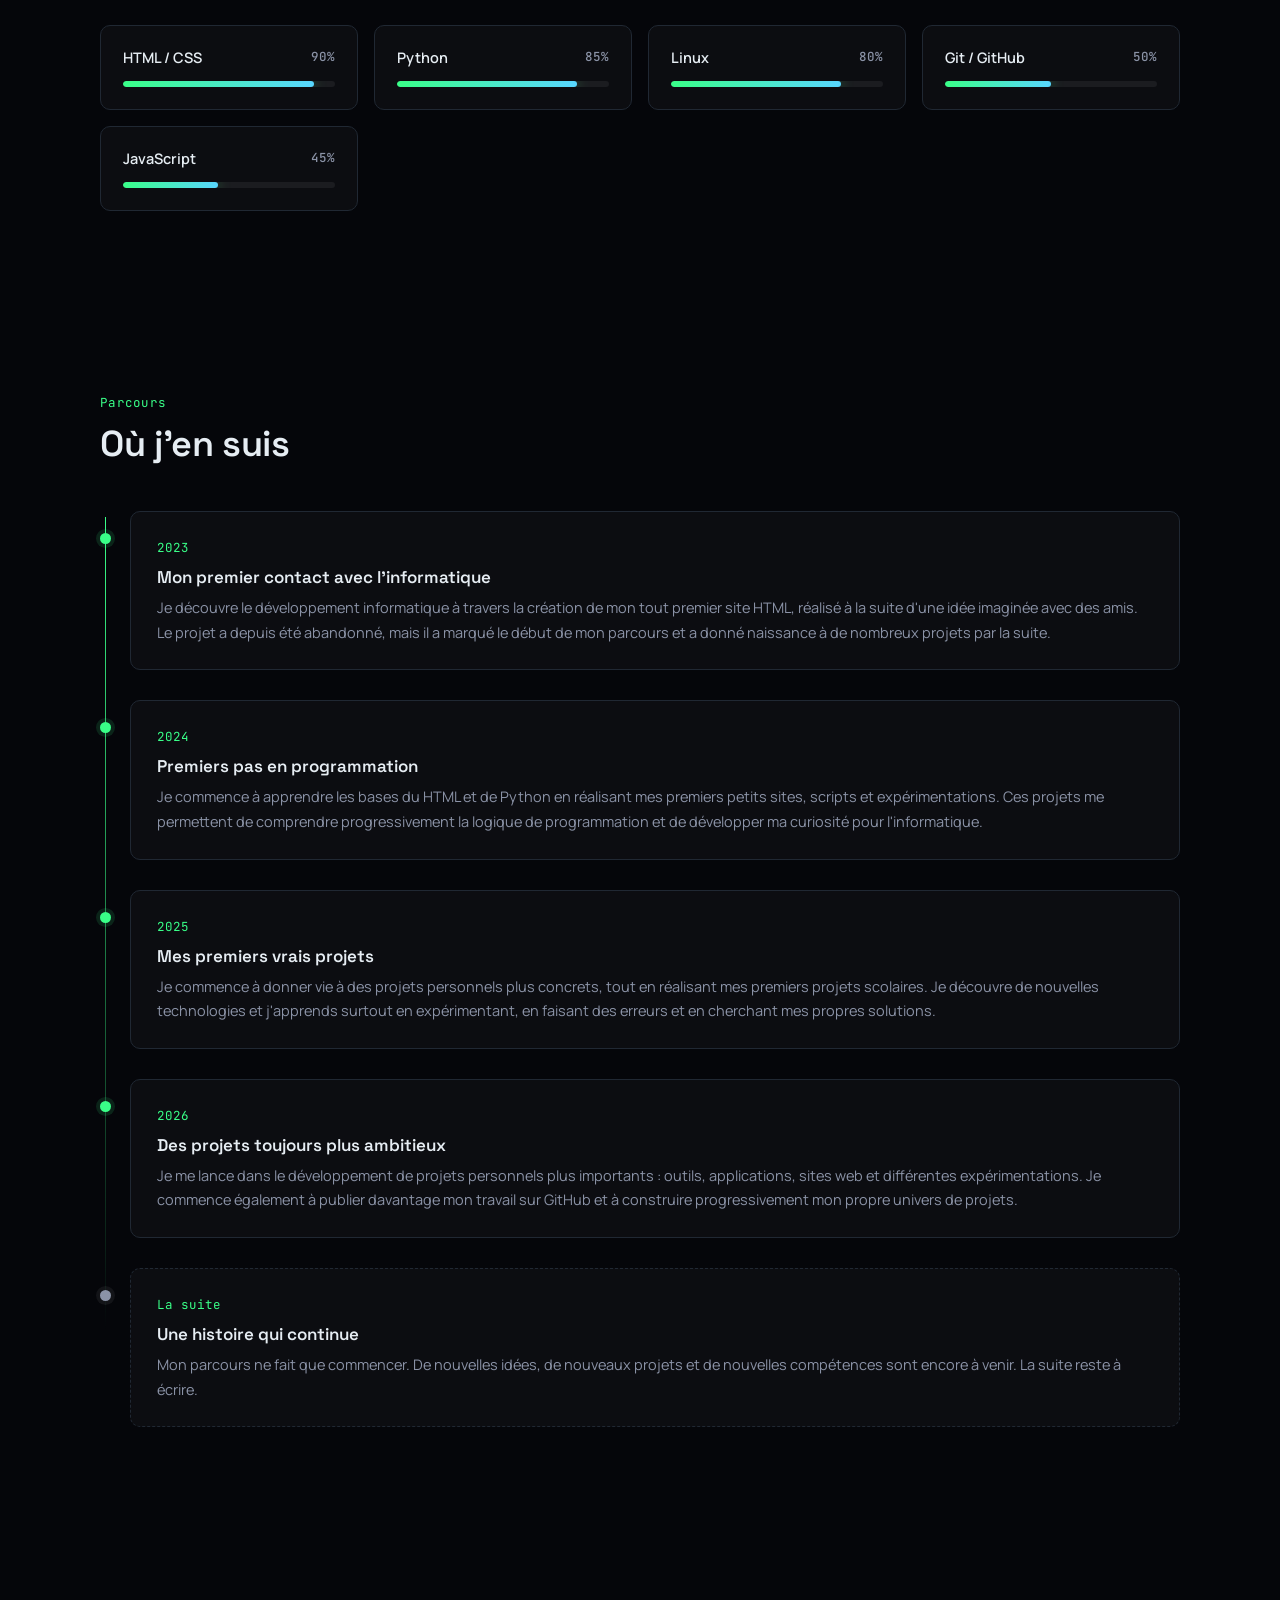
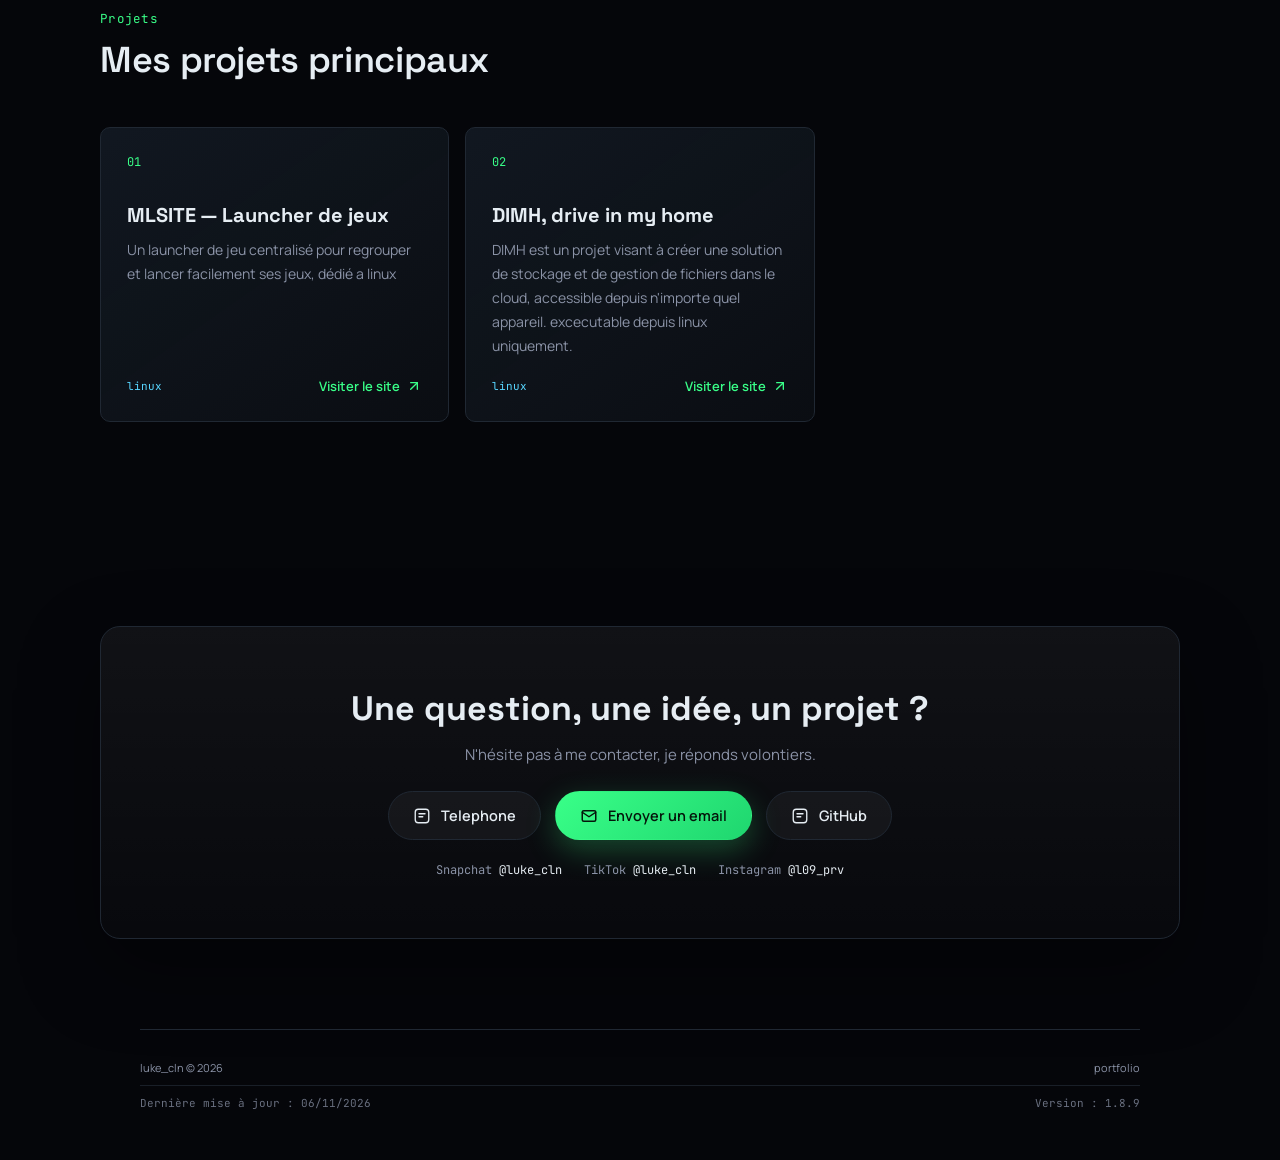
==== commit 58c87b93: "Update footer with latest version and date" ====
--- a/index.html
+++ b/index.html
@@ -343,8 +343,8 @@
     <span>portfolio</span>
   </div>
   <div class="footer-meta">
-    <span>Dernière mise à jour : 19/09/2026</span>
-    <span>Version : 1.6.1</span>
+    <span>Dernière mise à jour : 06/11/2026</span>
+    <span>Version : 1.8.9</span>
   </div>
 </footer>
 
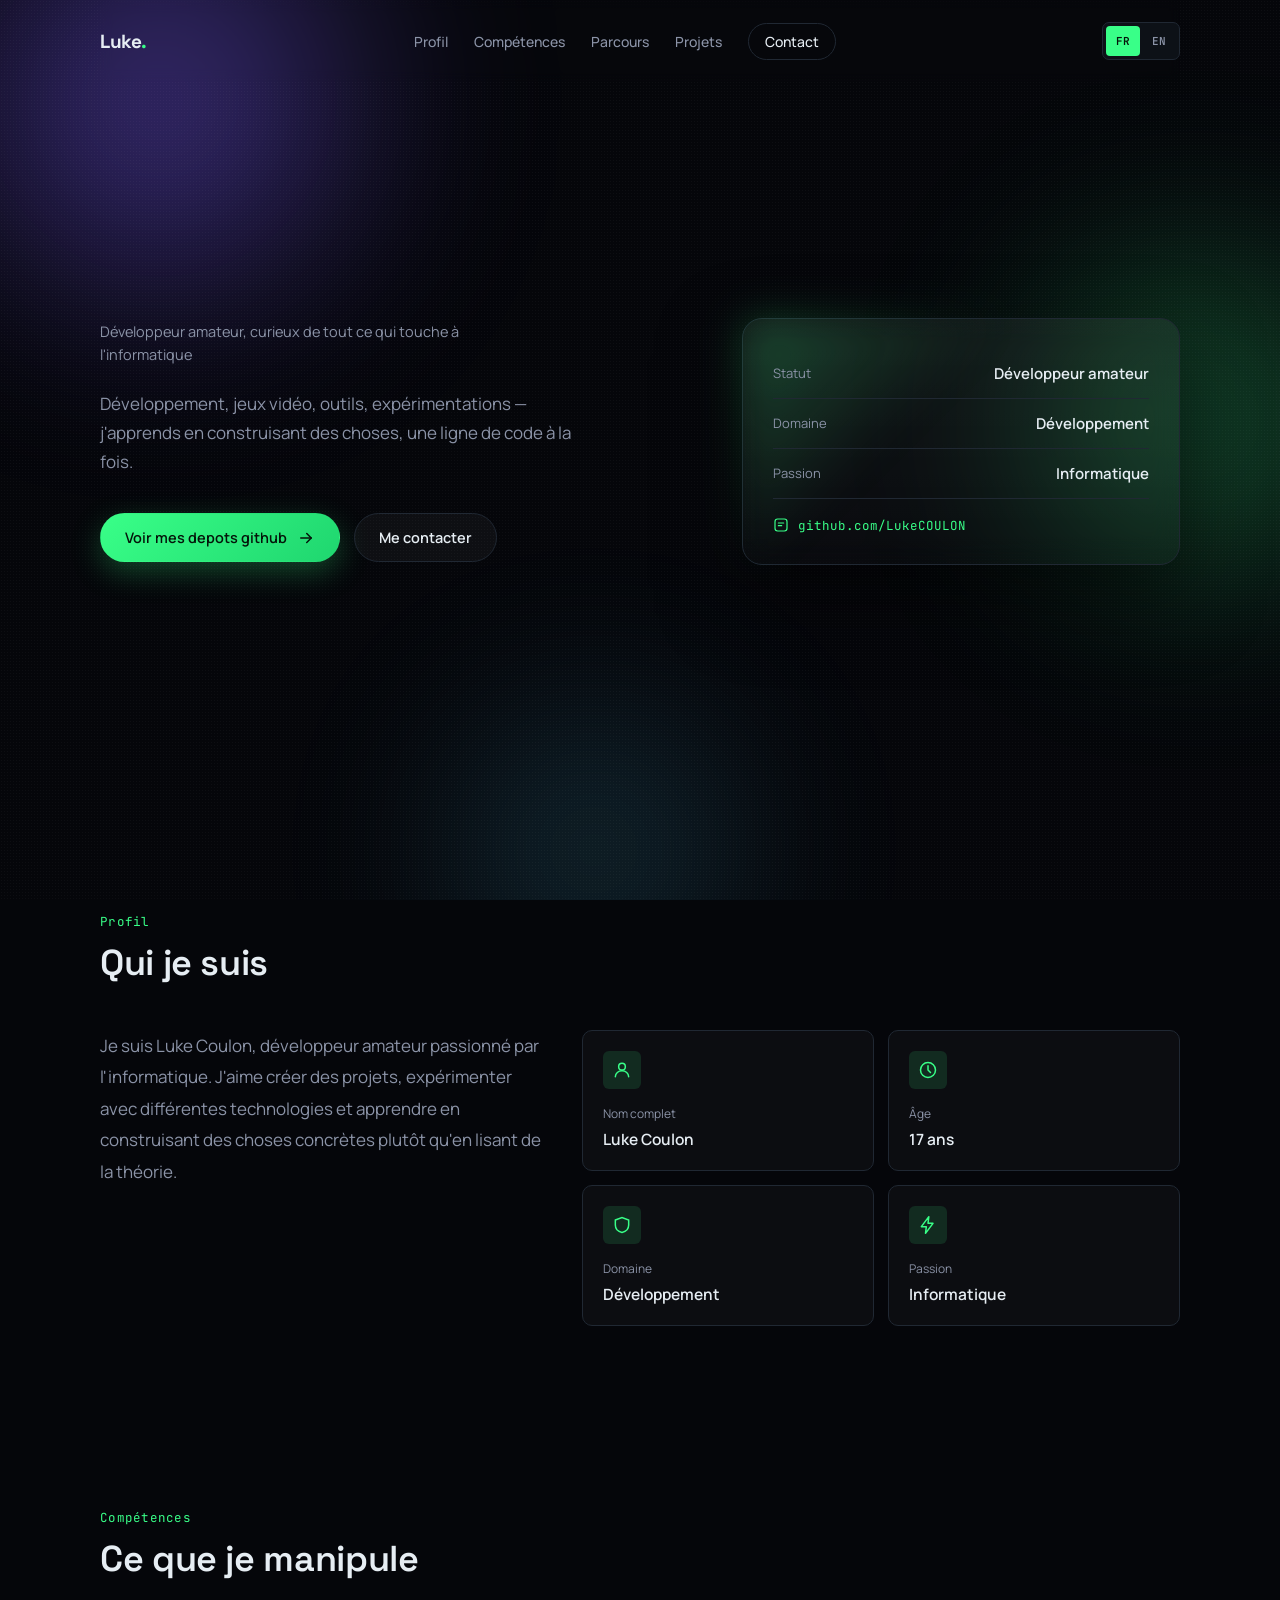
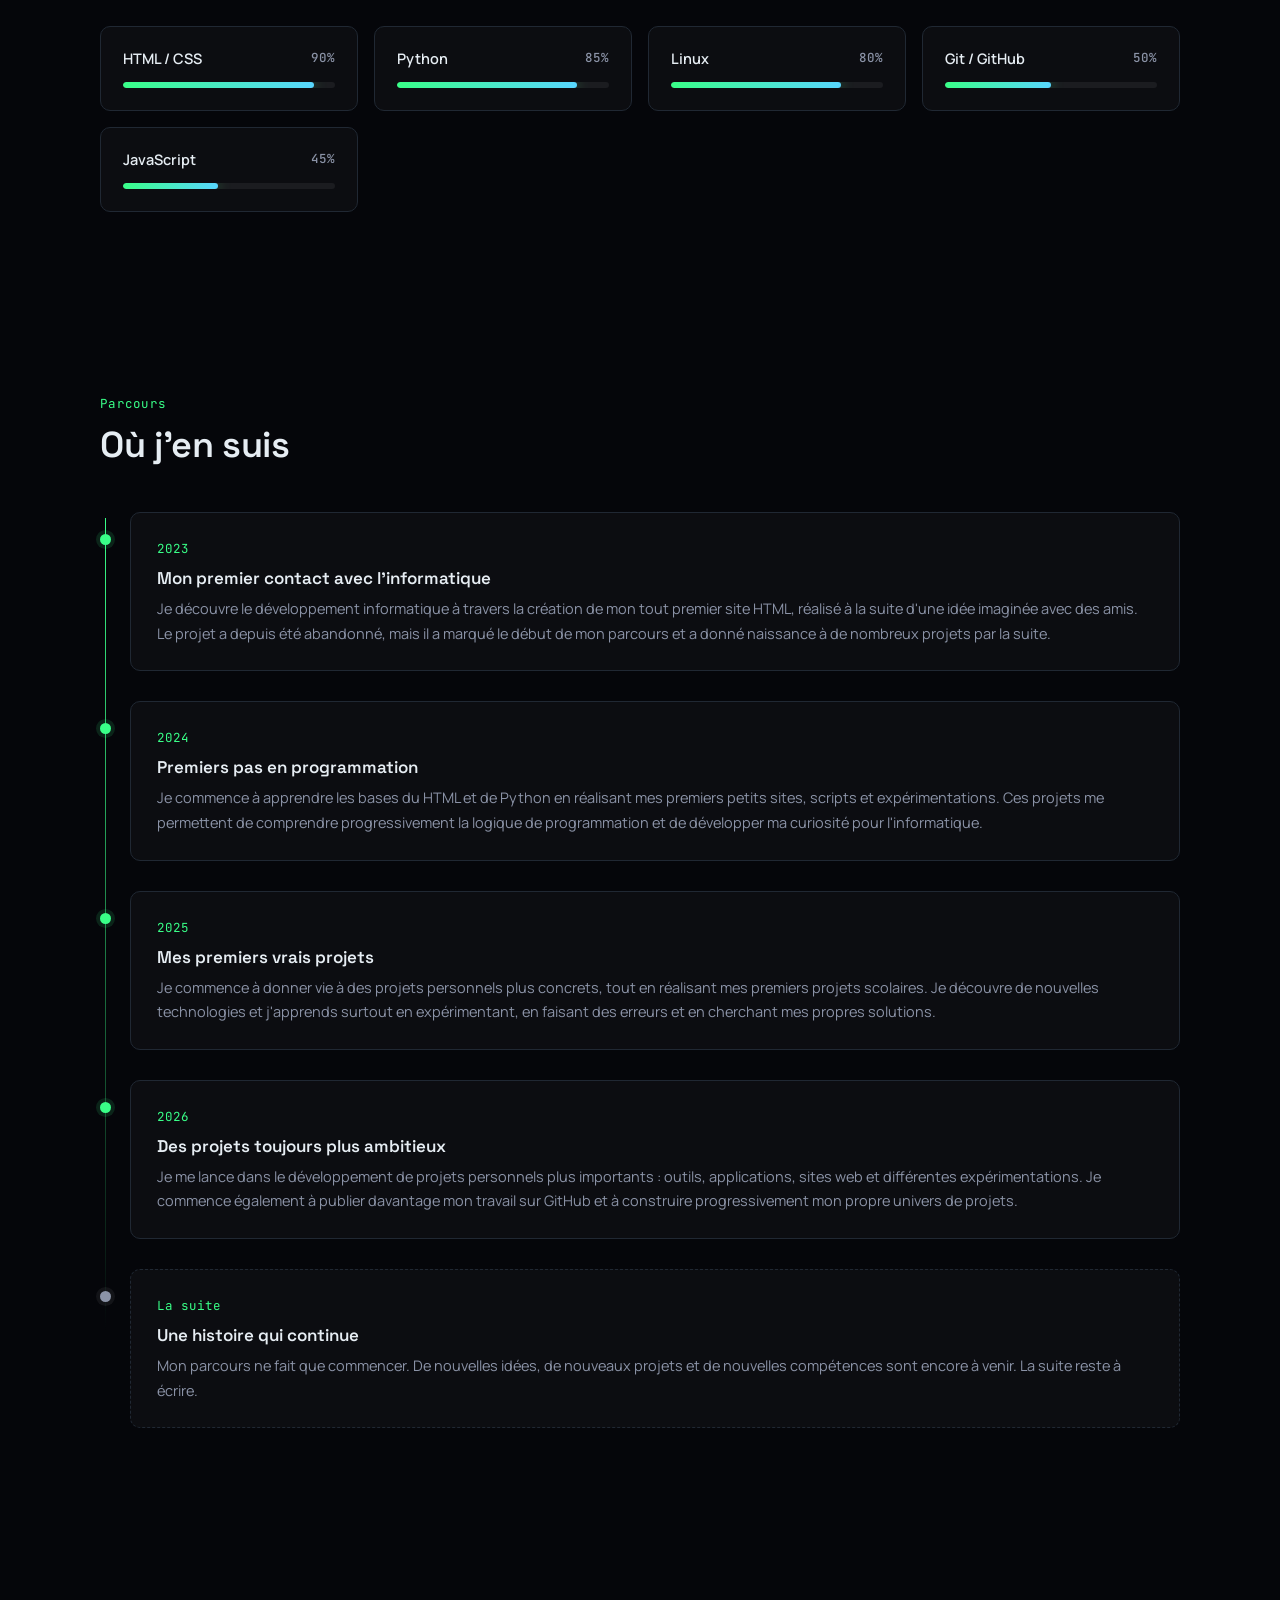
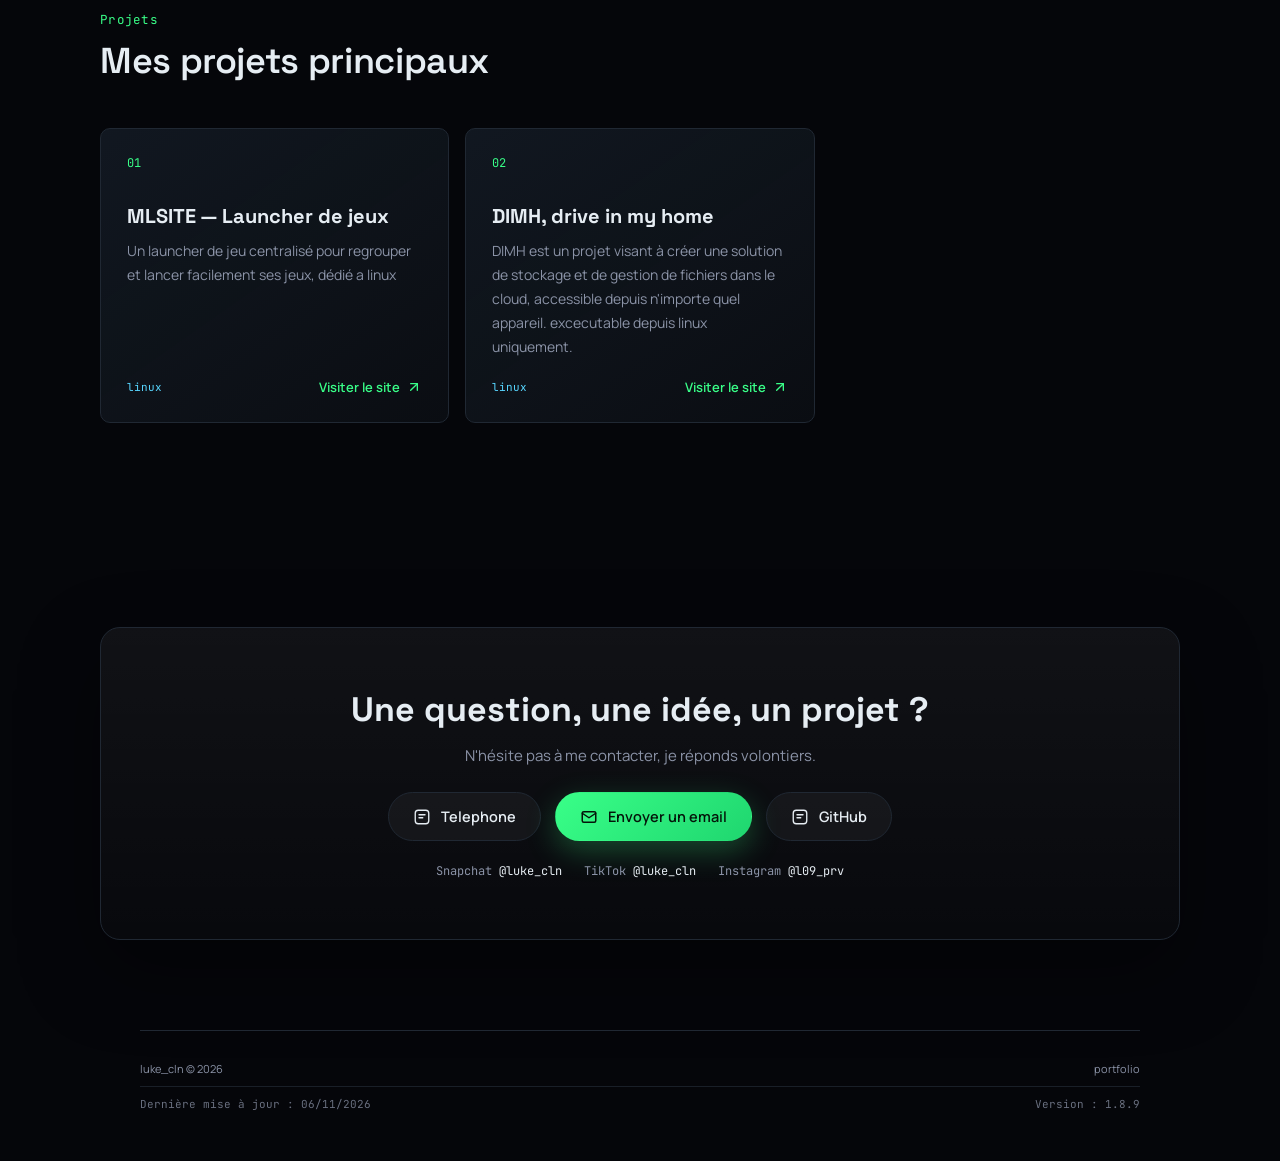
==== commit 19ade415: "Add files via upload" ====
--- a/index.html
+++ b/index.html
@@ -348,6 +348,7 @@
   </div>
 </footer>
 
+<script src="i18n.js"></script>
 <script>
 
 /* ==========================================
--- a/style.css
+++ b/style.css
@@ -256,6 +256,45 @@
   backdrop-filter: blur(6px);
 }
 
+.language-switch {
+  display: inline-flex;
+  flex: 0 0 auto;
+  align-items: center;
+  gap: 2px;
+  padding: 3px;
+  border: 1px solid var(--border);
+  border-radius: 7px;
+  background: var(--panel);
+}
+
+.language-switch-floating {
+  position: fixed;
+  top: 18px;
+  right: max(5%, 18px);
+  z-index: 30;
+}
+
+.language-switch button {
+  min-width: 34px;
+  min-height: 30px;
+  padding: 0 7px;
+  border: 0;
+  border-radius: 4px;
+  background: transparent;
+  color: var(--muted);
+  font: 600 11px var(--mono);
+  cursor: pointer;
+}
+
+.language-switch button.active {
+  background: var(--green);
+  color: #04150a;
+}
+
+.language-switch button:focus-visible {
+  outline-offset: 2px;
+}
+
 .brand {
   font-weight: 700;
   font-size: 19px;
